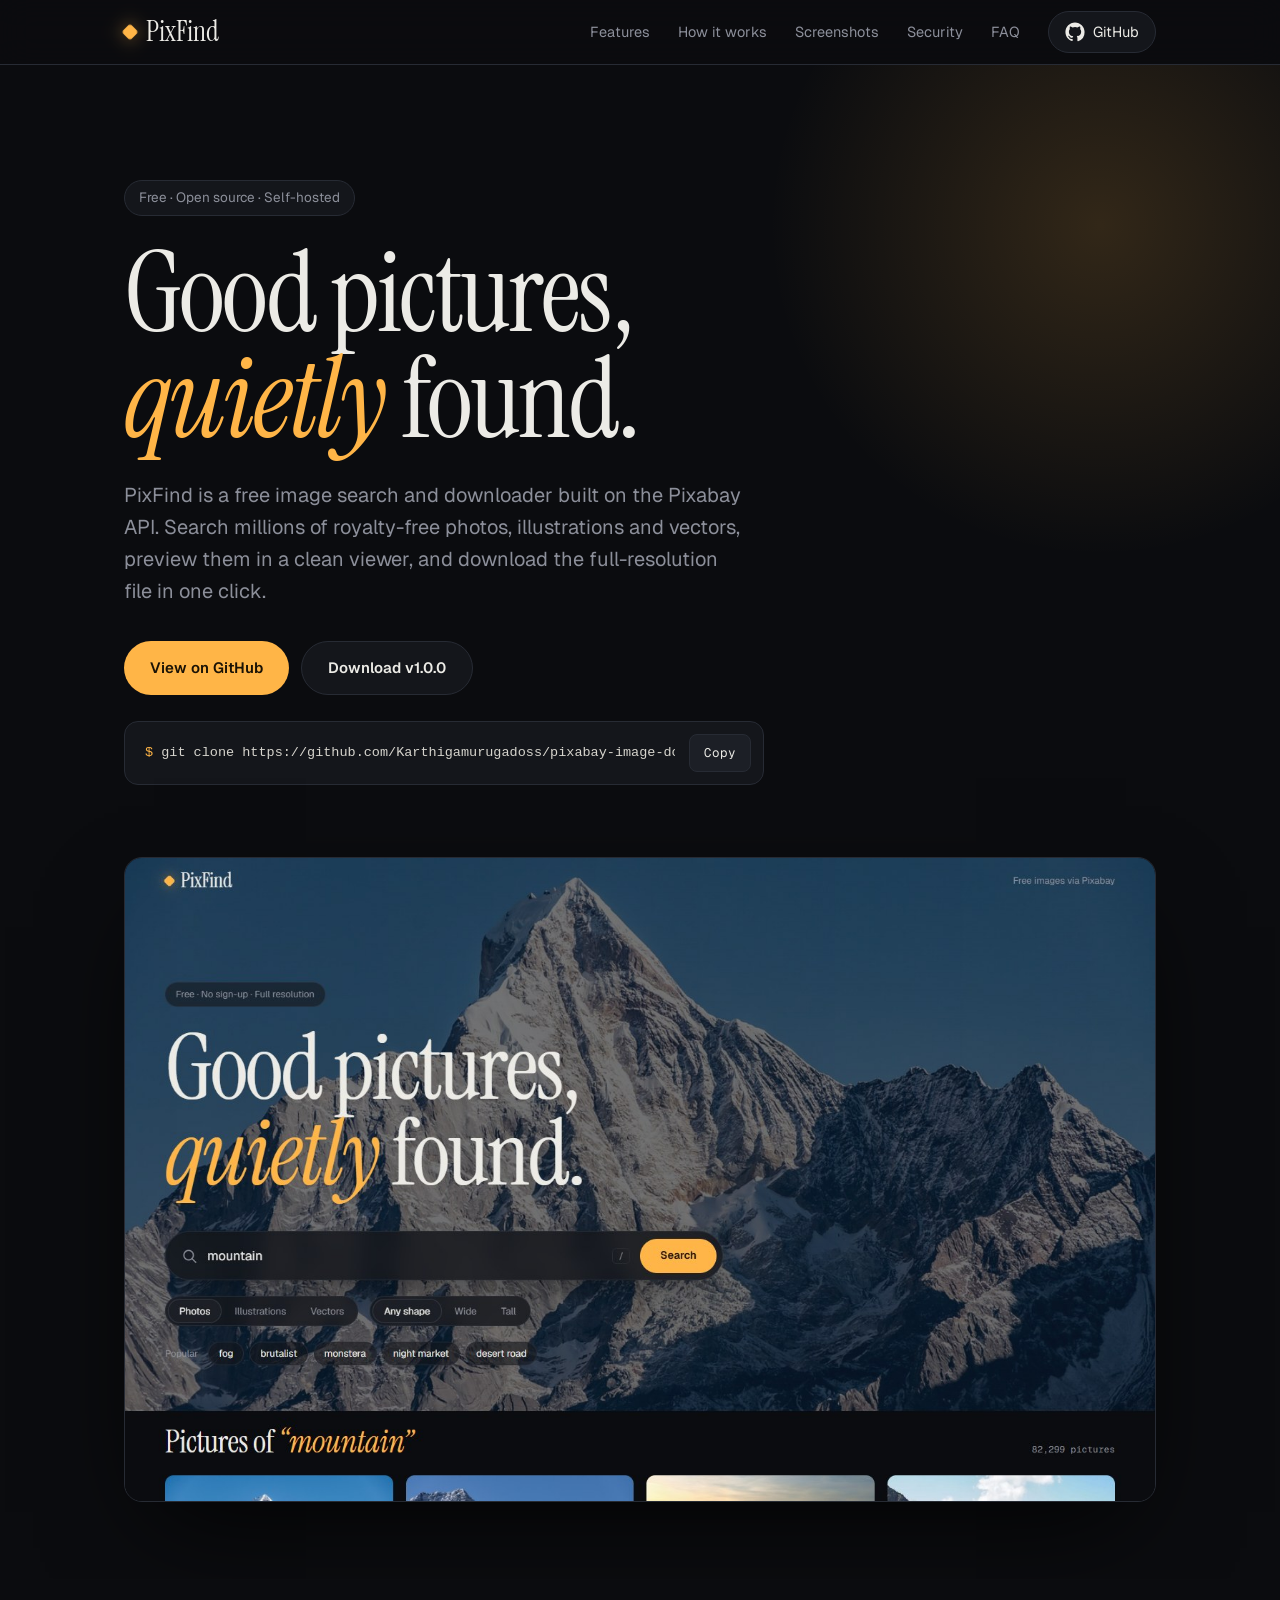
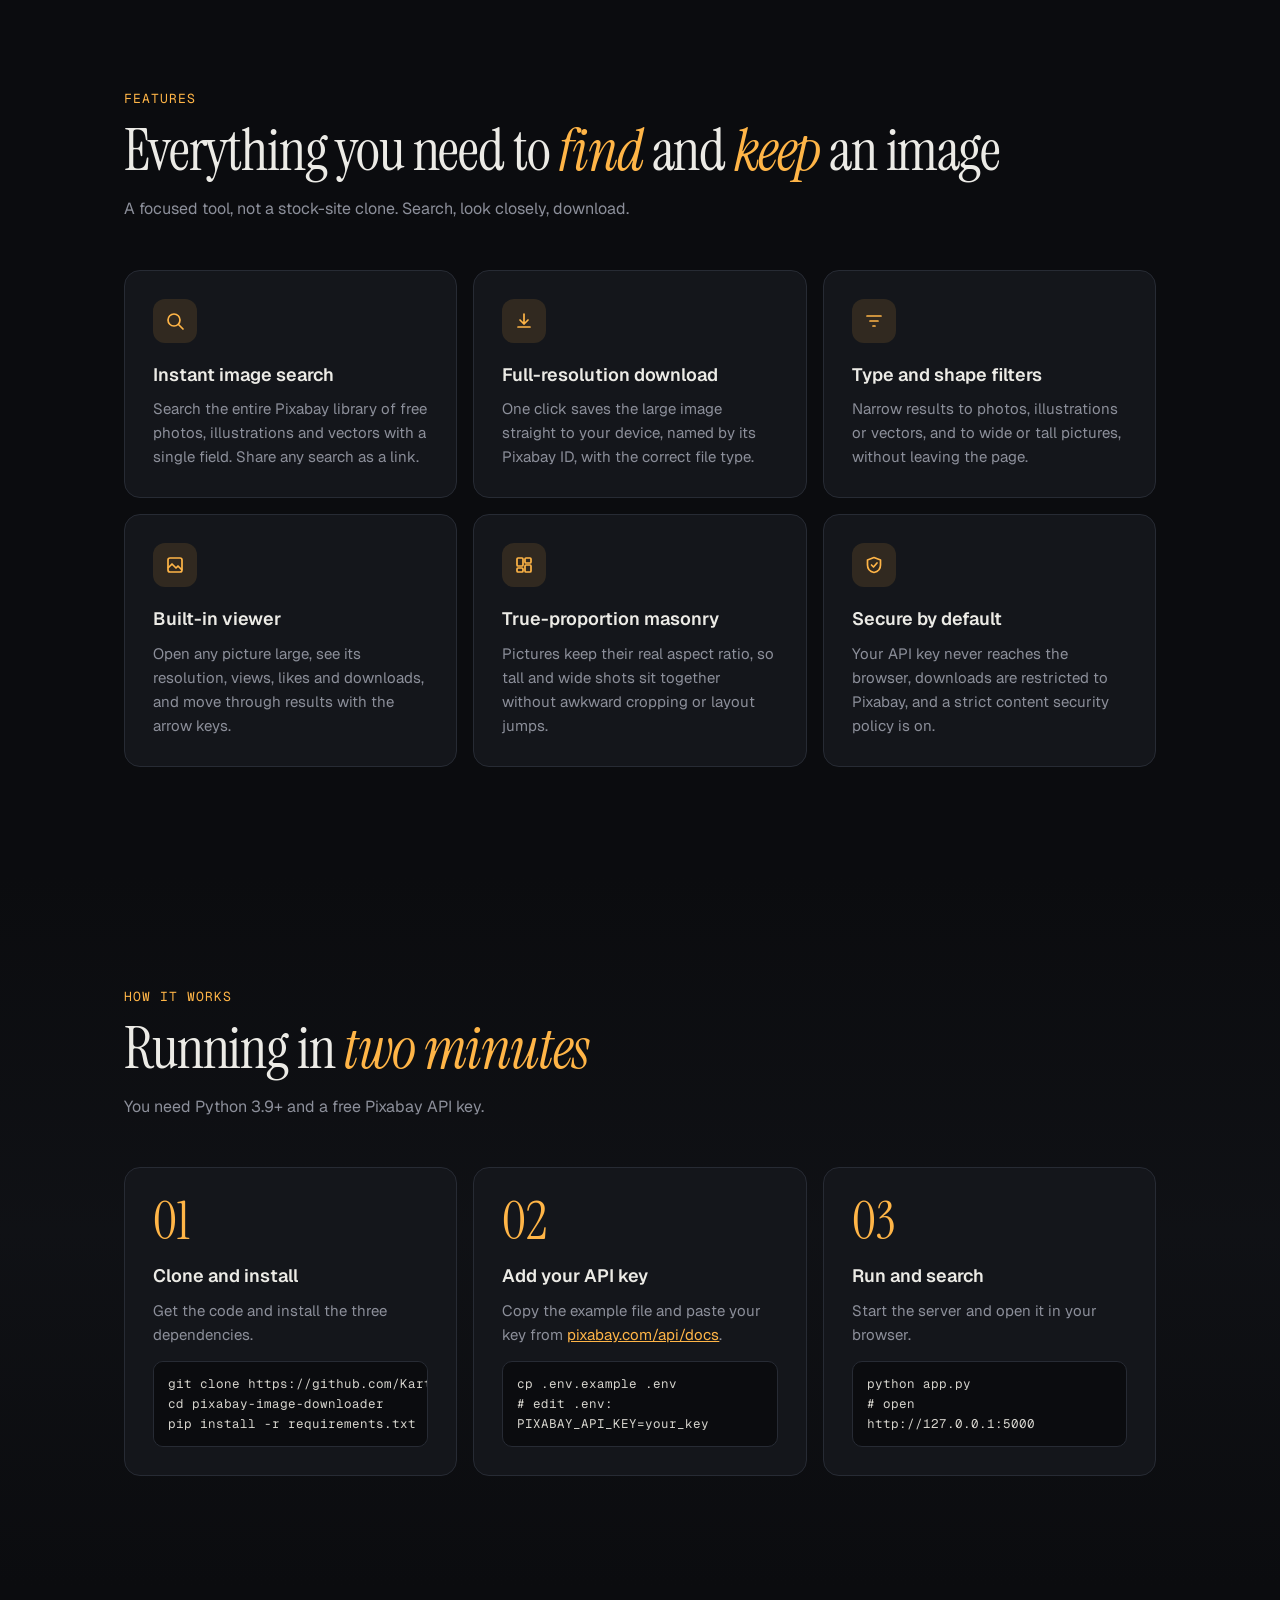
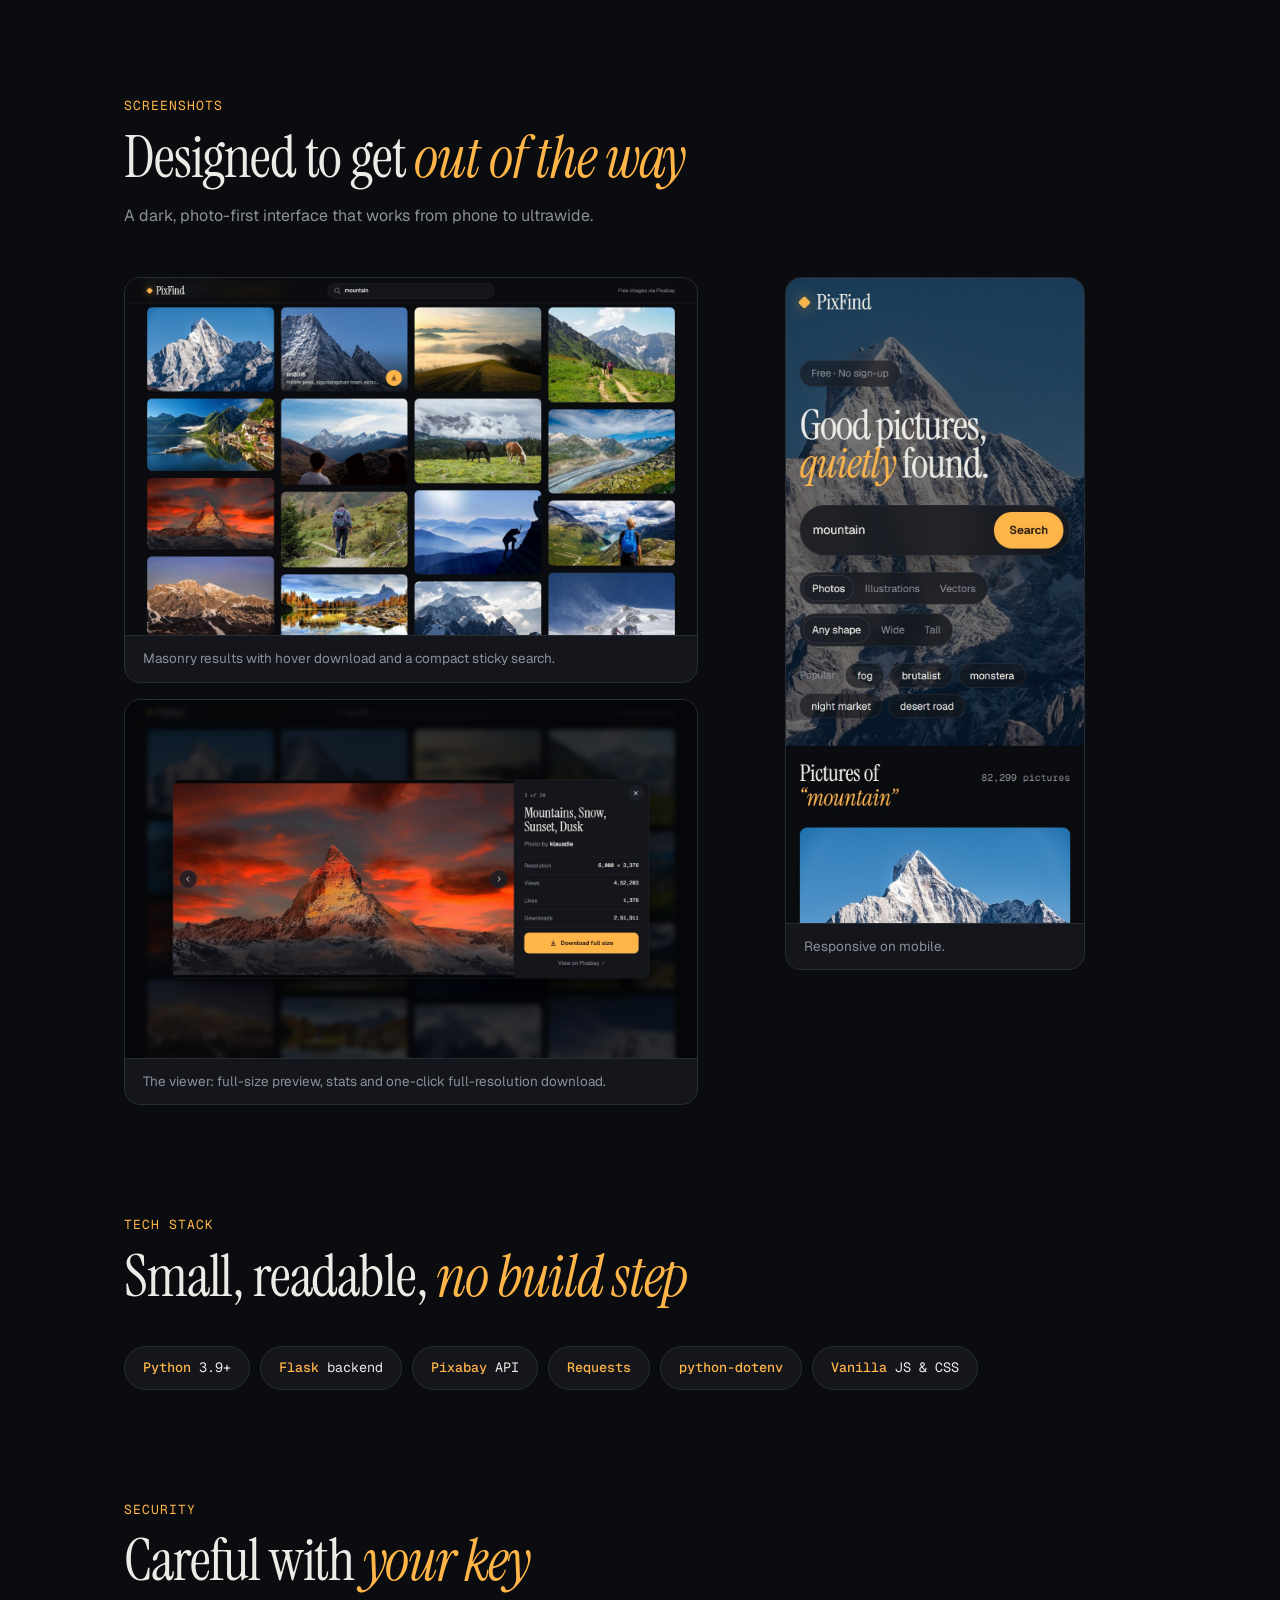
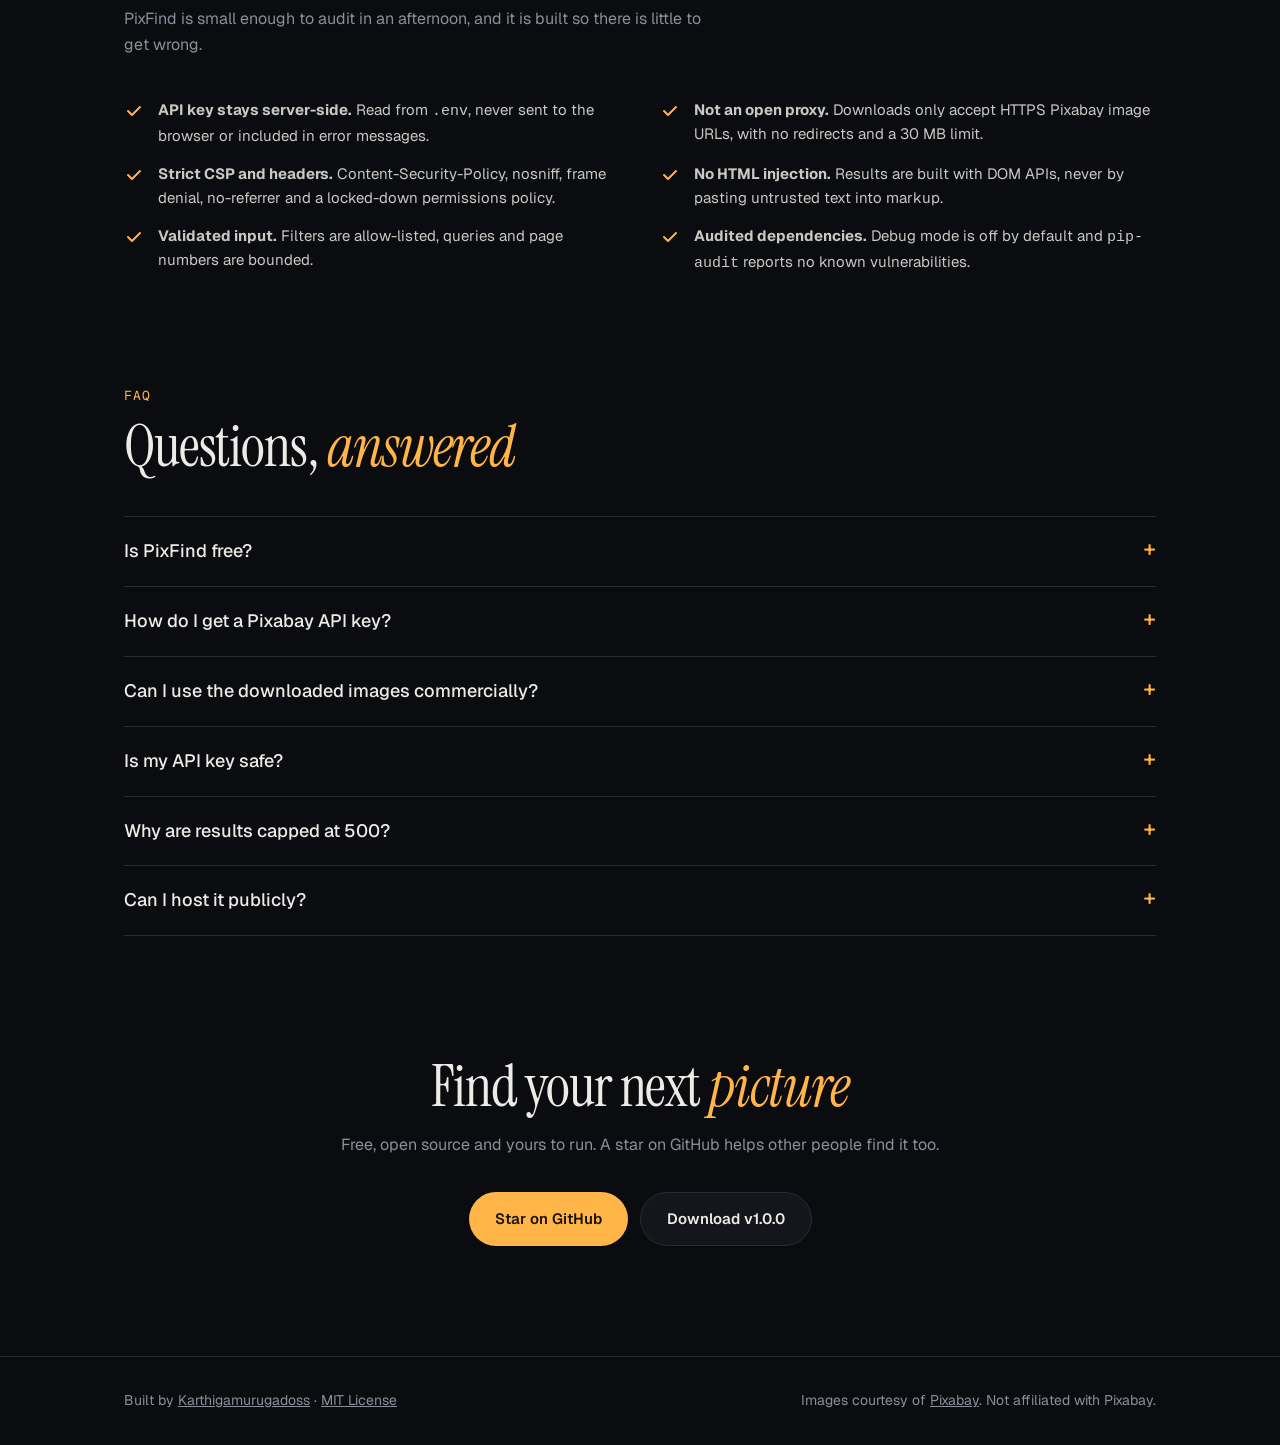
==== docs/index.html @ 9faa31d4 "PixFind v1.0.0: Pixabay image search and downloader Flask app that searches the Pixabay API and down" ====
<!DOCTYPE html>
<html lang="en">
<head>
    <meta charset="UTF-8">
    <meta name="viewport" content="width=device-width, initial-scale=1.0">
    <title>PixFind — Free Pixabay Image Search &amp; Downloader | Open-Source Flask App</title>
    <meta name="description" content="PixFind is a free, open-source, self-hosted image search and downloader built on the Pixabay API. Search millions of royalty-free photos, illustrations and vectors, preview them and download full resolution. Python Flask, dark UI, MIT licensed.">
    <meta name="keywords" content="pixabay image downloader, pixabay downloader, free image search, royalty free images, stock photo downloader, pixabay api, flask app, python, open source, self-hosted, image search engine, photo downloader, vector downloader, illustration downloader, pixfind">
    <meta name="author" content="Karthigamurugadoss">
    <meta name="robots" content="index, follow, max-image-preview:large">
    <meta name="theme-color" content="#0b0c0f">
    <meta name="color-scheme" content="dark">
    <link rel="canonical" href="https://karthigamurugadoss.github.io/pixabay-image-downloader/">

    <!-- Open Graph -->
    <meta property="og:type" content="website">
    <meta property="og:title" content="PixFind — Free Pixabay Image Search &amp; Downloader">
    <meta property="og:description" content="Search millions of free photos, illustrations and vectors and download them in full resolution. Self-hosted, open source, MIT licensed.">
    <meta property="og:url" content="https://karthigamurugadoss.github.io/pixabay-image-downloader/">
    <meta property="og:image" content="https://karthigamurugadoss.github.io/pixabay-image-downloader/screenshots/social-preview.jpg">
    <meta property="og:image:width" content="1280">
    <meta property="og:image:height" content="640">
    <meta property="og:image:alt" content="PixFind — Good pictures, quietly found. A dark image search app with a masonry grid of mountain photos.">
    <meta property="og:site_name" content="PixFind">

    <!-- Twitter Card -->
    <meta name="twitter:card" content="summary_large_image">
    <meta name="twitter:title" content="PixFind — Free Pixabay Image Search &amp; Downloader">
    <meta name="twitter:description" content="Search millions of free images and download them in full resolution. Free, self-hosted, open source.">
    <meta name="twitter:image" content="https://karthigamurugadoss.github.io/pixabay-image-downloader/screenshots/social-preview.jpg">

    <!-- JSON-LD -->
    <script type="application/ld+json">
    {
        "@context": "https://schema.org",
        "@graph": [
            {
                "@type": "SoftwareApplication",
                "name": "PixFind",
                "alternateName": "Pixabay Image Downloader",
                "description": "Free, open-source, self-hosted image search and downloader built on the Pixabay API. Search photos, illustrations and vectors, preview them in a viewer and download full-resolution files.",
                "applicationCategory": "MultimediaApplication",
                "operatingSystem": "Windows, macOS, Linux",
                "offers": { "@type": "Offer", "price": "0", "priceCurrency": "USD" },
                "author": { "@type": "Person", "name": "Karthigamurugadoss", "url": "https://github.com/Karthigamurugadoss" },
                "license": "https://opensource.org/licenses/MIT",
                "url": "https://karthigamurugadoss.github.io/pixabay-image-downloader/",
                "downloadUrl": "https://github.com/Karthigamurugadoss/pixabay-image-downloader/releases",
                "codeRepository": "https://github.com/Karthigamurugadoss/pixabay-image-downloader",
                "screenshot": "https://karthigamurugadoss.github.io/pixabay-image-downloader/screenshots/pixfind-hero.jpg",
                "softwareVersion": "1.0.0",
                "programmingLanguage": ["Python", "JavaScript", "HTML", "CSS"]
            },
            {
                "@type": "FAQPage",
                "mainEntity": [
                    {
                        "@type": "Question",
                        "name": "Is PixFind free?",
                        "acceptedAnswer": { "@type": "Answer", "text": "Yes. PixFind is open source under the MIT license and the Pixabay API is free to use with a free API key." }
                    },
                    {
                        "@type": "Question",
                        "name": "How do I get a Pixabay API key?",
                        "acceptedAnswer": { "@type": "Answer", "text": "Create a free Pixabay account, open pixabay.com/api/docs and copy your key. Paste it into a .env file as PIXABAY_API_KEY and start the app." }
                    },
                    {
                        "@type": "Question",
                        "name": "Can I use the downloaded images commercially?",
                        "acceptedAnswer": { "@type": "Answer", "text": "Pixabay content is released under the Pixabay Content License, which allows free commercial use without attribution in most cases. Always check the license summary on Pixabay for restrictions such as identifiable people or trademarks." }
                    },
                    {
                        "@type": "Question",
                        "name": "Is my API key safe?",
                        "acceptedAnswer": { "@type": "Answer", "text": "The key is only read on the server from your .env file and is never sent to the browser. The .env file is git-ignored, error messages never include it, and the download route only proxies Pixabay image URLs." }
                    },
                    {
                        "@type": "Question",
                        "name": "Why is the number of results capped at 500?",
                        "acceptedAnswer": { "@type": "Answer", "text": "The Pixabay API only returns the first 500 hits for any search query. Refine your search or use the type and shape filters to narrow results." }
                    }
                ]
            }
        ]
    }
    </script>

    <link rel="preconnect" href="https://fonts.googleapis.com">
    <link rel="preconnect" href="https://fonts.gstatic.com" crossorigin>
    <link href="https://fonts.googleapis.com/css2?family=Geist:wght@400;500;600&family=Geist+Mono:wght@400;500&family=Instrument+Serif:ital@0;1&display=swap" rel="stylesheet">

    <style>
        :root {
            --bg: #0b0c0f;
            --surface: #14161b;
            --surface-2: #1c1f26;
            --line: #272b34;
            --text: #ecebe6;
            --muted: #8c8f9a;
            --accent: #ffb547;
            --accent-ink: #1a1205;
            --serif: "Instrument Serif", Georgia, serif;
            --sans: "Geist", system-ui, -apple-system, "Segoe UI", sans-serif;
            --mono: "Geist Mono", ui-monospace, Consolas, monospace;
            --gutter: clamp(18px, 5vw, 64px);
        }

        * { margin: 0; padding: 0; box-sizing: border-box; }
        html { scroll-behavior: smooth; color-scheme: dark; scroll-padding-top: 80px; }
        body { background: var(--bg); color: var(--text); font-family: var(--sans); font-size: 16px; line-height: 1.6; -webkit-font-smoothing: antialiased; }
        a { color: inherit; }
        img { max-width: 100%; height: auto; display: block; }
        ::selection { background: var(--accent); color: var(--accent-ink); }
        :focus-visible { outline: 2px solid var(--accent); outline-offset: 3px; }
        svg { width: 20px; height: 20px; flex: none; }

        .wrap { max-width: 1160px; margin: 0 auto; padding: 0 var(--gutter); }
        section { padding: clamp(56px, 9vw, 110px) 0; }

        /* nav */
        nav { position: sticky; top: 0; z-index: 30; background: rgba(11, 12, 15, 0.82); backdrop-filter: blur(16px); -webkit-backdrop-filter: blur(16px); border-bottom: 1px solid var(--line); }
        .nav-in { display: flex; align-items: center; justify-content: space-between; height: 64px; gap: 24px; }
        .brand { display: inline-flex; align-items: center; gap: 10px; font-family: var(--serif); font-size: 28px; text-decoration: none; line-height: 1; }
        .mark { width: 12px; height: 12px; border-radius: 3px; background: var(--accent); transform: rotate(45deg); box-shadow: 0 0 18px rgba(255, 181, 71, .55); }
        .links { display: flex; align-items: center; gap: 28px; font-size: 14.5px; color: var(--muted); }
        .links a { text-decoration: none; transition: color .15s; }
        .links a:hover { color: var(--text); }
        .gh { display: inline-flex; align-items: center; gap: 8px; padding: 8px 16px; border: 1px solid var(--line); border-radius: 999px; color: var(--text); background: var(--surface); }
        .gh:hover { border-color: var(--accent); }

        /* buttons */
        .btn { display: inline-flex; align-items: center; gap: 10px; padding: 14px 26px; border-radius: 999px; font-weight: 600; font-size: 15px; text-decoration: none; transition: transform .15s, background .15s, border-color .15s; }
        .btn:active { transform: scale(.97); }
        .btn-primary { background: var(--accent); color: var(--accent-ink); }
        .btn-primary:hover { background: #ffc470; }
        .btn-ghost { border: 1px solid var(--line); background: var(--surface); }
        .btn-ghost:hover { border-color: var(--accent); }

        /* hero */
        .hero { position: relative; padding-top: clamp(56px, 9vw, 120px); padding-bottom: clamp(40px, 6vw, 80px); overflow: hidden; }
        .hero::before { content: ""; position: absolute; right: -180px; top: -200px; width: 720px; height: 720px; border-radius: 50%; background: radial-gradient(circle, rgba(255, 181, 71, .16), transparent 65%); pointer-events: none; }
        .eyebrow { display: inline-block; padding: 6px 14px; border: 1px solid var(--line); border-radius: 999px; background: var(--surface); color: var(--muted); font-size: 13.5px; }
        h1 { margin-top: 24px; font-family: var(--serif); font-weight: 400; font-size: clamp(52px, 9vw, 112px); line-height: .95; letter-spacing: -.025em; }
        h1 em, h2 em { color: var(--accent); }
        .lead { margin-top: 26px; max-width: 620px; font-size: clamp(17px, 2vw, 20px); color: var(--muted); }
        .cta { display: flex; flex-wrap: wrap; gap: 12px; margin-top: 34px; }
        .clone { display: flex; align-items: center; gap: 14px; max-width: 640px; margin-top: 26px; padding: 12px 12px 12px 20px; background: var(--surface); border: 1px solid var(--line); border-radius: 14px; font-family: var(--mono); font-size: 13.5px; }
        .clone code { flex: 1; overflow-x: auto; white-space: nowrap; color: #d6d4cd; scrollbar-width: none; }
        .clone code::-webkit-scrollbar { display: none; }
        .clone .prompt { color: var(--accent); }
        .copy { padding: 8px 14px; border: 1px solid var(--line); border-radius: 8px; background: var(--surface-2); color: var(--text); font: inherit; font-size: 12.5px; cursor: pointer; transition: border-color .15s; }
        .copy:hover { border-color: var(--accent); }

        .shot { margin-top: clamp(40px, 6vw, 72px); border: 1px solid var(--line); border-radius: 18px; overflow: hidden; box-shadow: 0 40px 100px -30px rgba(0, 0, 0, .9); }

        /* section heads */
        .kicker { color: var(--accent); font-family: var(--mono); font-size: 13px; letter-spacing: .08em; text-transform: uppercase; }
        h2 { margin-top: 12px; font-family: var(--serif); font-weight: 400; font-size: clamp(36px, 5vw, 58px); line-height: 1; letter-spacing: -.02em; }
        .sub { margin-top: 16px; max-width: 600px; color: var(--muted); }

        /* features */
        .grid3 { display: grid; grid-template-columns: repeat(3, 1fr); gap: 16px; margin-top: 48px; }
        .card { padding: 28px; background: var(--surface); border: 1px solid var(--line); border-radius: 16px; transition: border-color .2s, transform .2s; }
        .card:hover { border-color: #3a3f4b; transform: translateY(-3px); }
        .ico { width: 44px; height: 44px; display: grid; place-items: center; border-radius: 12px; background: rgba(255, 181, 71, .12); color: var(--accent); }
        .card h3 { margin-top: 18px; font-size: 18px; font-weight: 600; }
        .card p { margin-top: 8px; color: var(--muted); font-size: 15px; }

        /* steps */
        .steps { display: grid; grid-template-columns: repeat(3, 1fr); gap: 16px; margin-top: 48px; counter-reset: step; }
        .step { position: relative; padding: 28px; border: 1px solid var(--line); border-radius: 16px; background: var(--surface); }
        .step::before { counter-increment: step; content: "0" counter(step); font-family: var(--serif); font-size: 52px; line-height: 1; color: var(--accent); }
        .step h3 { margin-top: 14px; font-size: 18px; font-weight: 600; }
        .step p { margin-top: 8px; color: var(--muted); font-size: 15px; }
        .step pre { margin-top: 14px; padding: 12px 14px; border-radius: 10px; background: var(--bg); border: 1px solid var(--line); font-family: var(--mono); font-size: 12.5px; color: #d6d4cd; overflow-x: auto; }

        /* screenshots */
        .gallery { display: grid; grid-template-columns: 1.3fr 1fr; gap: 16px; margin-top: 48px; align-items: start; }
        .gallery figure { border: 1px solid var(--line); border-radius: 16px; overflow: hidden; background: var(--surface); }
        .gallery figcaption { padding: 12px 18px; border-top: 1px solid var(--line); color: var(--muted); font-size: 13.5px; }
        .stack { display: grid; gap: 16px; }
        .phone { max-width: 300px; margin: 0 auto; }

        /* tech */
        .tech { display: flex; flex-wrap: wrap; gap: 10px; margin-top: 40px; }
        .tech span { padding: 10px 18px; border: 1px solid var(--line); border-radius: 999px; background: var(--surface); font-family: var(--mono); font-size: 13.5px; }
        .tech b { color: var(--accent); font-weight: 500; }

        /* security list */
        .checks { display: grid; grid-template-columns: repeat(2, 1fr); gap: 14px 40px; margin-top: 40px; list-style: none; }
        .checks li { display: flex; gap: 14px; color: #c9c8c2; font-size: 15px; }
        .checks svg { color: var(--accent); margin-top: 3px; }

        /* faq */
        details { border-bottom: 1px solid var(--line); padding: 20px 0; }
        details:first-of-type { border-top: 1px solid var(--line); margin-top: 40px; }
        summary { display: flex; justify-content: space-between; gap: 20px; cursor: pointer; list-style: none; font-size: 18px; font-weight: 500; }
        summary::-webkit-details-marker { display: none; }
        summary::after { content: "+"; color: var(--accent); font-family: var(--mono); font-size: 22px; line-height: 1; transition: transform .2s; }
        details[open] summary::after { transform: rotate(45deg); }
        details p { margin-top: 12px; max-width: 760px; color: var(--muted); }
        details a { color: var(--accent); }

        /* closing cta */
        .closing { text-align: center; }
        .closing h2 { margin-left: auto; margin-right: auto; max-width: 760px; }
        .closing .cta { justify-content: center; }
        .closing .sub { margin-left: auto; margin-right: auto; }

        footer { border-top: 1px solid var(--line); padding: 32px 0 40px; color: var(--muted); font-size: 14px; }
        .foot { display: flex; flex-wrap: wrap; justify-content: space-between; gap: 14px 30px; }
        footer a:hover { color: var(--accent); }
        .foot nav { all: unset; display: flex; gap: 22px; flex-wrap: wrap; }

        /* grid children must be allowed to shrink so code blocks scroll instead of widening the page */
        .grid3 > *, .steps > *, .gallery > *, .stack > *, .checks > * { min-width: 0; }

        @media (max-width: 900px) {
            .grid3, .steps { grid-template-columns: 1fr 1fr; }
            .gallery { grid-template-columns: 1fr; }
            .links a:not(.gh) { display: none; }
        }
        @media (max-width: 620px) {
            .grid3, .steps, .checks { grid-template-columns: 1fr; }
            .clone { font-size: 12px; }
        }
        @media (prefers-reduced-motion: reduce) { * { transition: none !important; } html { scroll-behavior: auto; } }
    </style>
</head>

<body>

<nav aria-label="Primary">
    <div class="wrap nav-in">
        <a class="brand" href="#top"><span class="mark" aria-hidden="true"></span>PixFind</a>
        <div class="links">
            <a href="#features">Features</a>
            <a href="#how-it-works">How it works</a>
            <a href="#screenshots">Screenshots</a>
            <a href="#security">Security</a>
            <a href="#faq">FAQ</a>
            <a class="gh" href="https://github.com/Karthigamurugadoss/pixabay-image-downloader" rel="noopener">
                <svg viewBox="0 0 24 24" fill="currentColor" aria-hidden="true"><path d="M12 .5C5.65.5.5 5.65.5 12c0 5.08 3.29 9.39 7.86 10.91.58.1.79-.25.79-.56v-2c-3.2.7-3.87-1.37-3.87-1.37-.52-1.33-1.28-1.69-1.28-1.69-1.04-.71.08-.7.08-.7 1.15.08 1.76 1.18 1.76 1.18 1.03 1.76 2.69 1.25 3.35.96.1-.74.4-1.25.73-1.54-2.55-.29-5.24-1.28-5.24-5.69 0-1.26.45-2.28 1.18-3.09-.12-.29-.51-1.46.11-3.05 0 0 .97-.31 3.17 1.18a11 11 0 0 1 5.77 0c2.2-1.49 3.17-1.18 3.17-1.18.62 1.59.23 2.76.11 3.05.74.81 1.18 1.83 1.18 3.09 0 4.42-2.69 5.39-5.25 5.68.41.36.78 1.06.78 2.14v3.17c0 .31.21.67.8.56A11.5 11.5 0 0 0 23.5 12C23.5 5.65 18.35.5 12 .5Z"/></svg>
                GitHub
            </a>
        </div>
    </div>
</nav>

<main id="top">

    <!-- Hero -->
    <header class="hero">
        <div class="wrap">
            <p class="eyebrow">Free · Open source · Self-hosted</p>
            <h1>Good pictures,<br><em>quietly</em> found.</h1>
            <p class="lead">
                PixFind is a free image search and downloader built on the Pixabay API.
                Search millions of royalty-free photos, illustrations and vectors, preview them
                in a clean viewer, and download the full-resolution file in one click.
            </p>

            <div class="cta">
                <a class="btn btn-primary" href="https://github.com/Karthigamurugadoss/pixabay-image-downloader" rel="noopener">View on GitHub</a>
                <a class="btn btn-ghost" href="https://github.com/Karthigamurugadoss/pixabay-image-downloader/releases/latest" rel="noopener">Download v1.0.0</a>
            </div>

            <div class="clone">
                <code><span class="prompt">$</span> <span id="cloneCmd">git clone https://github.com/Karthigamurugadoss/pixabay-image-downloader.git</span></code>
                <button class="copy" id="copyBtn" type="button">Copy</button>
            </div>

            <div class="shot">
                <img src="screenshots/pixfind-hero.jpg" width="1440" height="900" alt="PixFind home screen: a search bar over a dimmed mountain photo with Photos, Illustrations and Vectors filters">
            </div>
        </div>
    </header>

    <!-- Features -->
    <section id="features">
        <div class="wrap">
            <p class="kicker">Features</p>
            <h2>Everything you need to <em>find</em> and <em>keep</em> an image</h2>
            <p class="sub">A focused tool, not a stock-site clone. Search, look closely, download.</p>

            <div class="grid3">
                <article class="card">
                    <div class="ico"><svg viewBox="0 0 20 20" fill="none" stroke="currentColor" stroke-width="1.7" stroke-linecap="round"><circle cx="9" cy="9" r="6"/><path d="M13.5 13.5 18 18"/></svg></div>
                    <h3>Instant image search</h3>
                    <p>Search the entire Pixabay library of free photos, illustrations and vectors with a single field. Share any search as a link.</p>
                </article>
                <article class="card">
                    <div class="ico"><svg viewBox="0 0 20 20" fill="none" stroke="currentColor" stroke-width="1.7" stroke-linecap="round" stroke-linejoin="round"><path d="M10 3v10m0 0-4-4m4 4 4-4M4 16h12"/></svg></div>
                    <h3>Full-resolution download</h3>
                    <p>One click saves the large image straight to your device, named by its Pixabay ID, with the correct file type.</p>
                </article>
                <article class="card">
                    <div class="ico"><svg viewBox="0 0 20 20" fill="none" stroke="currentColor" stroke-width="1.7" stroke-linecap="round"><path d="M3 5h14M6 10h8M9 15h2"/></svg></div>
                    <h3>Type and shape filters</h3>
                    <p>Narrow results to photos, illustrations or vectors, and to wide or tall pictures, without leaving the page.</p>
                </article>
                <article class="card">
                    <div class="ico"><svg viewBox="0 0 20 20" fill="none" stroke="currentColor" stroke-width="1.7" stroke-linejoin="round"><rect x="3" y="3" width="14" height="14" rx="2"/><path d="m3 13 4-4 4 4 2-2 4 4"/></svg></div>
                    <h3>Built-in viewer</h3>
                    <p>Open any picture large, see its resolution, views, likes and downloads, and move through results with the arrow keys.</p>
                </article>
                <article class="card">
                    <div class="ico"><svg viewBox="0 0 20 20" fill="none" stroke="currentColor" stroke-width="1.7" stroke-linecap="round"><rect x="3" y="3" width="6" height="8" rx="1"/><rect x="11" y="3" width="6" height="5" rx="1"/><rect x="3" y="13" width="6" height="4" rx="1"/><rect x="11" y="10" width="6" height="7" rx="1"/></svg></div>
                    <h3>True-proportion masonry</h3>
                    <p>Pictures keep their real aspect ratio, so tall and wide shots sit together without awkward cropping or layout jumps.</p>
                </article>
                <article class="card">
                    <div class="ico"><svg viewBox="0 0 20 20" fill="none" stroke="currentColor" stroke-width="1.7" stroke-linecap="round" stroke-linejoin="round"><path d="M10 2.5 16.5 5v5c0 4-2.7 6.7-6.5 7.5C6.2 16.700 3.5 14 3.5 10V5L10 2.5Z"/><path d="m7.500 10 2 2 3.500-4"/></svg></div>
                    <h3>Secure by default</h3>
                    <p>Your API key never reaches the browser, downloads are restricted to Pixabay, and a strict content security policy is on.</p>
                </article>
            </div>
        </div>
    </section>

    <!-- How it works -->
    <section id="how-it-works" style="background: linear-gradient(180deg, transparent, rgba(20,22,27,.5), transparent)">
        <div class="wrap">
            <p class="kicker">How it works</p>
            <h2>Running in <em>two minutes</em></h2>
            <p class="sub">You need Python 3.9+ and a free Pixabay API key.</p>

            <div class="steps">
                <div class="step">
                    <h3>Clone and install</h3>
                    <p>Get the code and install the three dependencies.</p>
<pre>git clone https://github.com/Karthigamurugadoss/pixabay-image-downloader.git
cd pixabay-image-downloader
pip install -r requirements.txt</pre>
                </div>
                <div class="step">
                    <h3>Add your API key</h3>
                    <p>Copy the example file and paste your key from <a href="https://pixabay.com/api/docs/" rel="noopener" style="color:var(--accent)">pixabay.com/api/docs</a>.</p>
<pre>cp .env.example .env
# edit .env:
PIXABAY_API_KEY=your_key</pre>
                </div>
                <div class="step">
                    <h3>Run and search</h3>
                    <p>Start the server and open it in your browser.</p>
<pre>python app.py
# open
http://127.0.0.1:5000</pre>
                </div>
            </div>
        </div>
    </section>

    <!-- Screenshots -->
    <section id="screenshots">
        <div class="wrap">
            <p class="kicker">Screenshots</p>
            <h2>Designed to get <em>out of the way</em></h2>
            <p class="sub">A dark, photo-first interface that works from phone to ultrawide.</p>

            <div class="gallery">
                <div class="stack">
                    <figure>
                        <img src="screenshots/pixfind-results.jpg" width="1440" height="900" loading="lazy" alt="PixFind results: a four-column masonry grid of mountain photos with a hover overlay and download button">
                        <figcaption>Masonry results with hover download and a compact sticky search.</figcaption>
                    </figure>
                    <figure>
                        <img src="screenshots/pixfind-viewer.jpg" width="1440" height="900" loading="lazy" alt="PixFind picture viewer showing a mountain at sunset with resolution, views, likes and a Download full size button">
                        <figcaption>The viewer: full-size preview, stats and one-click full-resolution download.</figcaption>
                    </figure>
                </div>
                <figure class="phone">
                    <img src="screenshots/pixfind-mobile.jpg" width="780" height="1688" loading="lazy" alt="PixFind on a phone: stacked search bar, filters and a single column of results">
                    <figcaption>Responsive on mobile.</figcaption>
                </figure>
            </div>
        </div>
    </section>

    <!-- Tech stack -->
    <section id="tech-stack" style="padding-top:0">
        <div class="wrap">
            <p class="kicker">Tech stack</p>
            <h2>Small, readable, <em>no build step</em></h2>
            <div class="tech">
                <span><b>Python</b> 3.9+</span>
                <span><b>Flask</b> backend</span>
                <span><b>Pixabay</b> API</span>
                <span><b>Requests</b></span>
                <span><b>python-dotenv</b></span>
                <span><b>Vanilla</b> JS &amp; CSS</span>
            </div>
        </div>
    </section>

    <!-- Security -->
    <section id="security" style="padding-top:0">
        <div class="wrap">
            <p class="kicker">Security</p>
            <h2>Careful with <em>your key</em></h2>
            <p class="sub">PixFind is small enough to audit in an afternoon, and it is built so there is little to get wrong.</p>

            <ul class="checks">
                <li><svg viewBox="0 0 20 20" fill="none" stroke="currentColor" stroke-width="2" stroke-linecap="round" stroke-linejoin="round"><path d="m4 10 4 4 8-8"/></svg><span><strong>API key stays server-side.</strong> Read from <code>.env</code>, never sent to the browser or included in error messages.</span></li>
                <li><svg viewBox="0 0 20 20" fill="none" stroke="currentColor" stroke-width="2" stroke-linecap="round" stroke-linejoin="round"><path d="m4 10 4 4 8-8"/></svg><span><strong>Not an open proxy.</strong> Downloads only accept HTTPS Pixabay image URLs, with no redirects and a 30 MB limit.</span></li>
                <li><svg viewBox="0 0 20 20" fill="none" stroke="currentColor" stroke-width="2" stroke-linecap="round" stroke-linejoin="round"><path d="m4 10 4 4 8-8"/></svg><span><strong>Strict CSP and headers.</strong> Content-Security-Policy, nosniff, frame denial, no-referrer and a locked-down permissions policy.</span></li>
                <li><svg viewBox="0 0 20 20" fill="none" stroke="currentColor" stroke-width="2" stroke-linecap="round" stroke-linejoin="round"><path d="m4 10 4 4 8-8"/></svg><span><strong>No HTML injection.</strong> Results are built with DOM APIs, never by pasting untrusted text into markup.</span></li>
                <li><svg viewBox="0 0 20 20" fill="none" stroke="currentColor" stroke-width="2" stroke-linecap="round" stroke-linejoin="round"><path d="m4 10 4 4 8-8"/></svg><span><strong>Validated input.</strong> Filters are allow-listed, queries and page numbers are bounded.</span></li>
                <li><svg viewBox="0 0 20 20" fill="none" stroke="currentColor" stroke-width="2" stroke-linecap="round" stroke-linejoin="round"><path d="m4 10 4 4 8-8"/></svg><span><strong>Audited dependencies.</strong> Debug mode is off by default and <code>pip-audit</code> reports no known vulnerabilities.</span></li>
            </ul>
        </div>
    </section>

    <!-- FAQ -->
    <section id="faq" style="padding-top:0">
        <div class="wrap">
            <p class="kicker">FAQ</p>
            <h2>Questions, <em>answered</em></h2>

            <details>
                <summary>Is PixFind free?</summary>
                <p>Yes. PixFind is open source under the MIT license, and the Pixabay API is free to use with a free API key.</p>
            </details>
            <details>
                <summary>How do I get a Pixabay API key?</summary>
                <p>Create a free account on <a href="https://pixabay.com/api/docs/" rel="noopener">Pixabay</a>, open the API documentation page and copy your key. Paste it into a <code>.env</code> file as <code>PIXABAY_API_KEY</code>, then start the app.</p>
            </details>
            <details>
                <summary>Can I use the downloaded images commercially?</summary>
                <p>Pixabay content falls under the Pixabay Content License, which generally allows free commercial use without attribution. Always check the details on the picture's Pixabay page for restrictions such as identifiable people or trademarks.</p>
            </details>
            <details>
                <summary>Is my API key safe?</summary>
                <p>The key is only read on the server and is never exposed to the browser. The <code>.env</code> file is git-ignored, error messages never contain it, and the download route only fetches Pixabay image URLs. See <a href="https://github.com/Karthigamurugadoss/pixabay-image-downloader/blob/main/SECURITY.md" rel="noopener">SECURITY.md</a> for details.</p>
            </details>
            <details>
                <summary>Why are results capped at 500?</summary>
                <p>The Pixabay API only returns the first 500 hits for any query. Use more specific search terms or the type and shape filters to narrow things down.</p>
            </details>
            <details>
                <summary>Can I host it publicly?</summary>
                <p>PixFind is designed for local or private use. If you deploy it, run it behind a production WSGI server such as gunicorn with HTTPS and add rate limiting, because the Pixabay API allows 100 requests per minute per key.</p>
            </details>
        </div>
    </section>

    <!-- Closing CTA -->
    <section class="closing" style="padding-top:0">
        <div class="wrap">
            <h2>Find your next <em>picture</em></h2>
            <p class="sub">Free, open source and yours to run. A star on GitHub helps other people find it too.</p>
            <div class="cta">
                <a class="btn btn-primary" href="https://github.com/Karthigamurugadoss/pixabay-image-downloader" rel="noopener">Star on GitHub</a>
                <a class="btn btn-ghost" href="https://github.com/Karthigamurugadoss/pixabay-image-downloader/releases/latest" rel="noopener">Download v1.0.0</a>
            </div>
        </div>
    </section>

</main>

<footer>
    <div class="wrap foot">
        <span>Built by <a href="https://github.com/Karthigamurugadoss" rel="noopener">Karthigamurugadoss</a> · <a href="https://github.com/Karthigamurugadoss/pixabay-image-downloader/blob/main/LICENSE" rel="noopener">MIT License</a></span>
        <span>Images courtesy of <a href="https://pixabay.com" rel="noopener">Pixabay</a>. Not affiliated with Pixabay.</span>
    </div>
</footer>

<script>
    document.getElementById("copyBtn").addEventListener("click", function () {
        var btn = this;
        var text = document.getElementById("cloneCmd").textContent;
        var done = function () { btn.textContent = "Copied"; setTimeout(function () { btn.textContent = "Copy"; }, 1600); };
        if (navigator.clipboard) { navigator.clipboard.writeText(text).then(done); } else { done(); }
    });
</script>

</body>
</html>
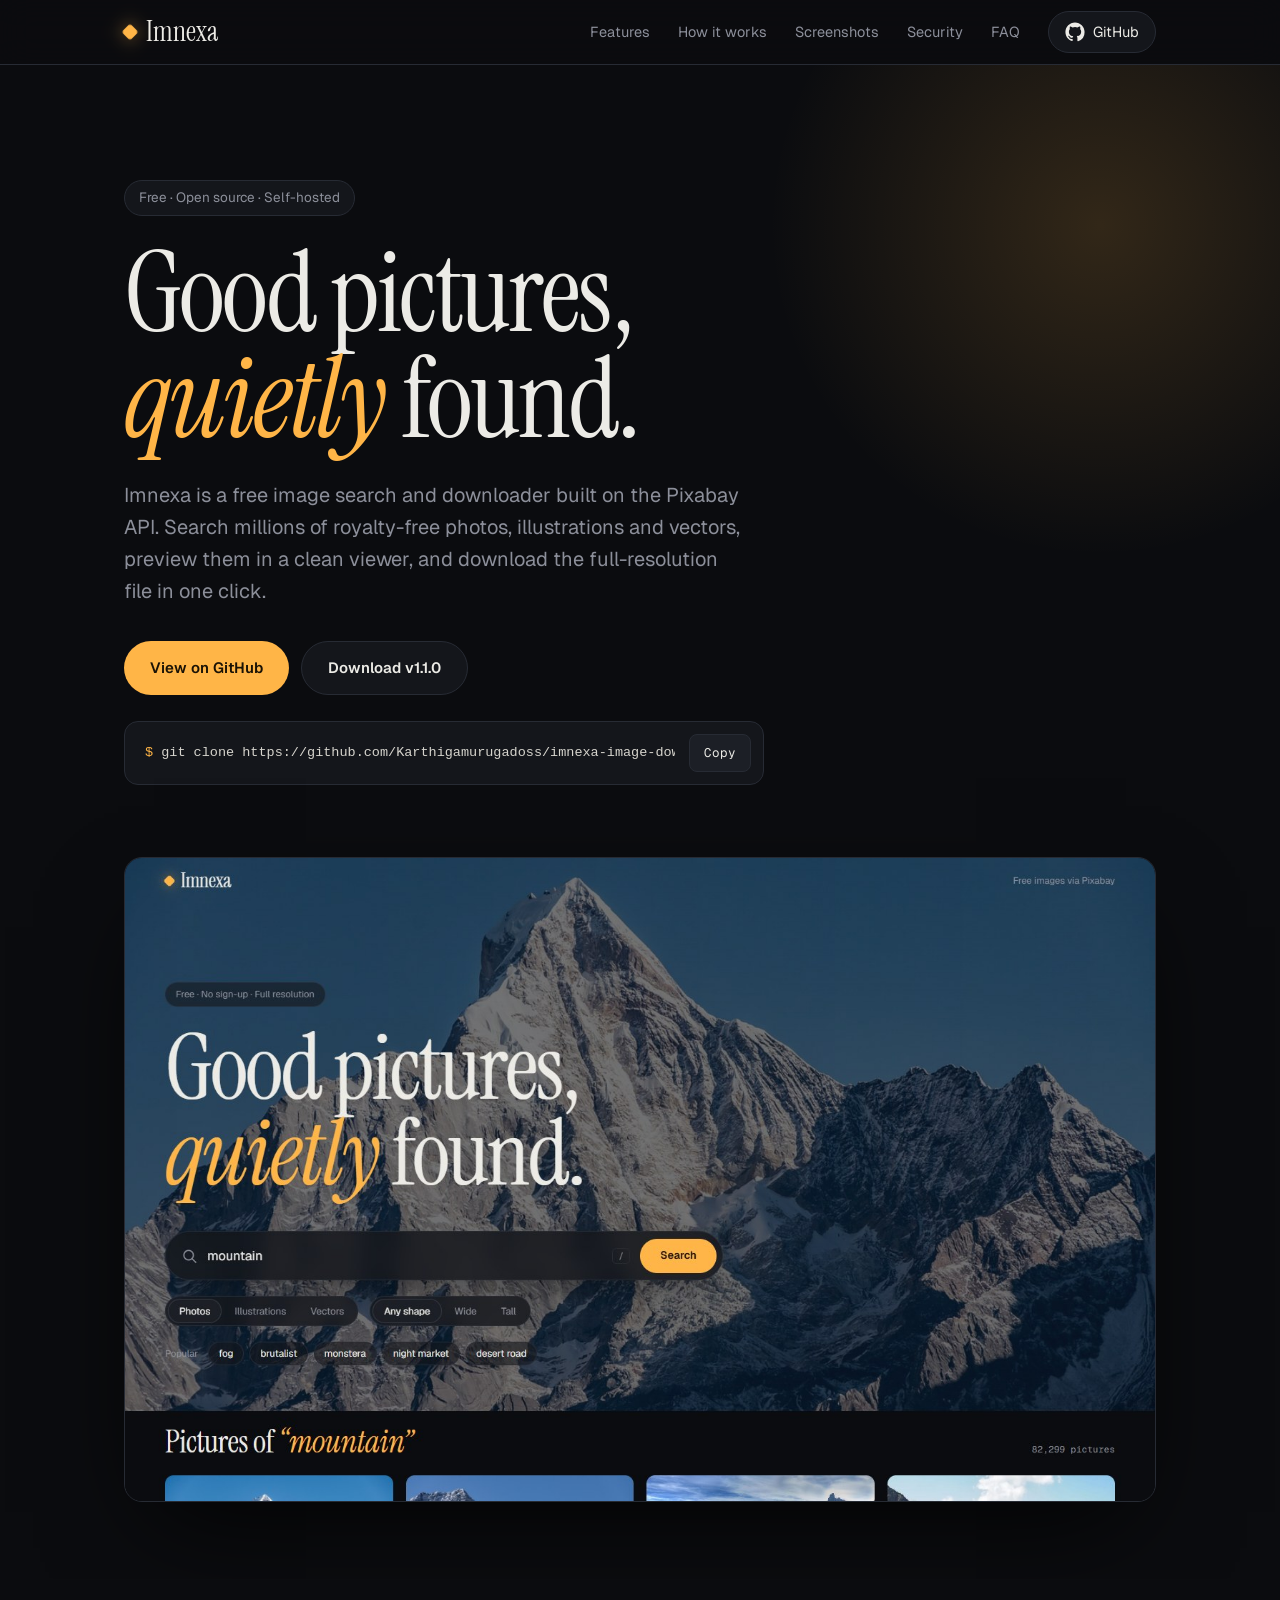
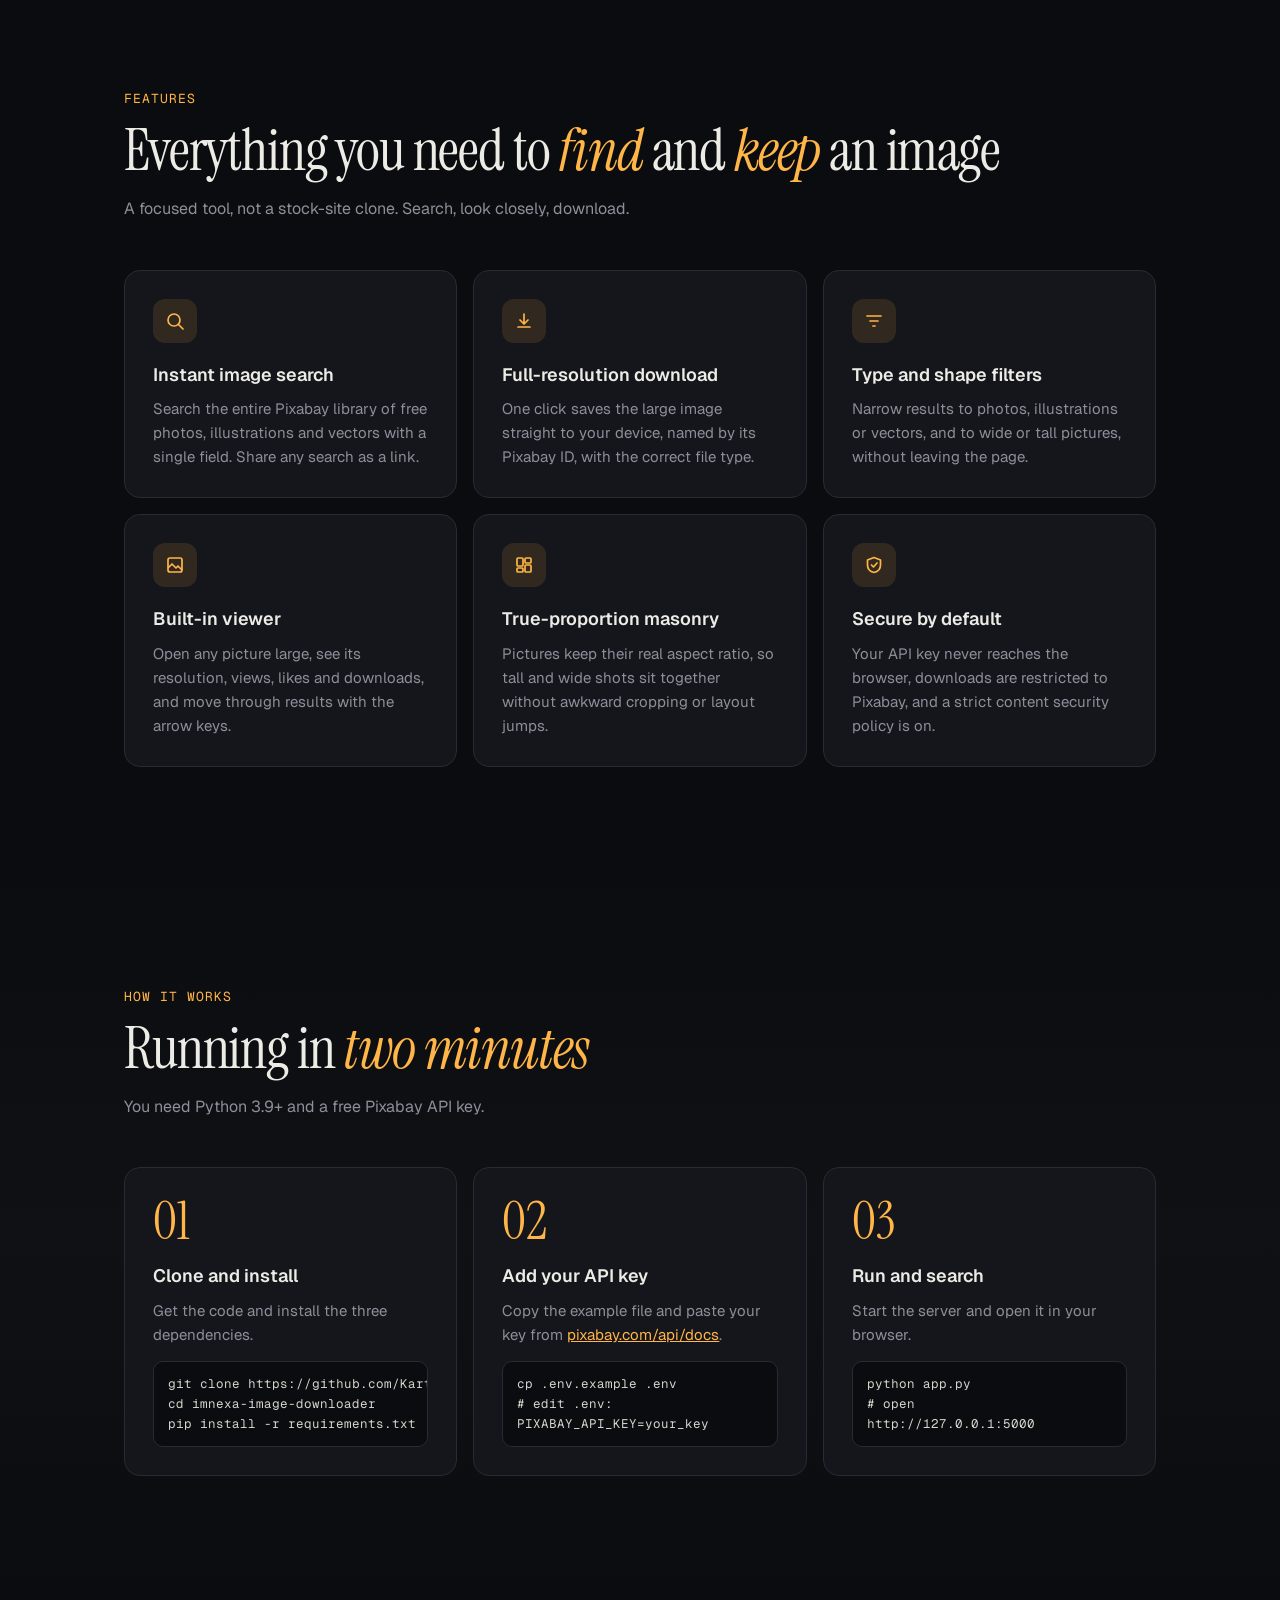
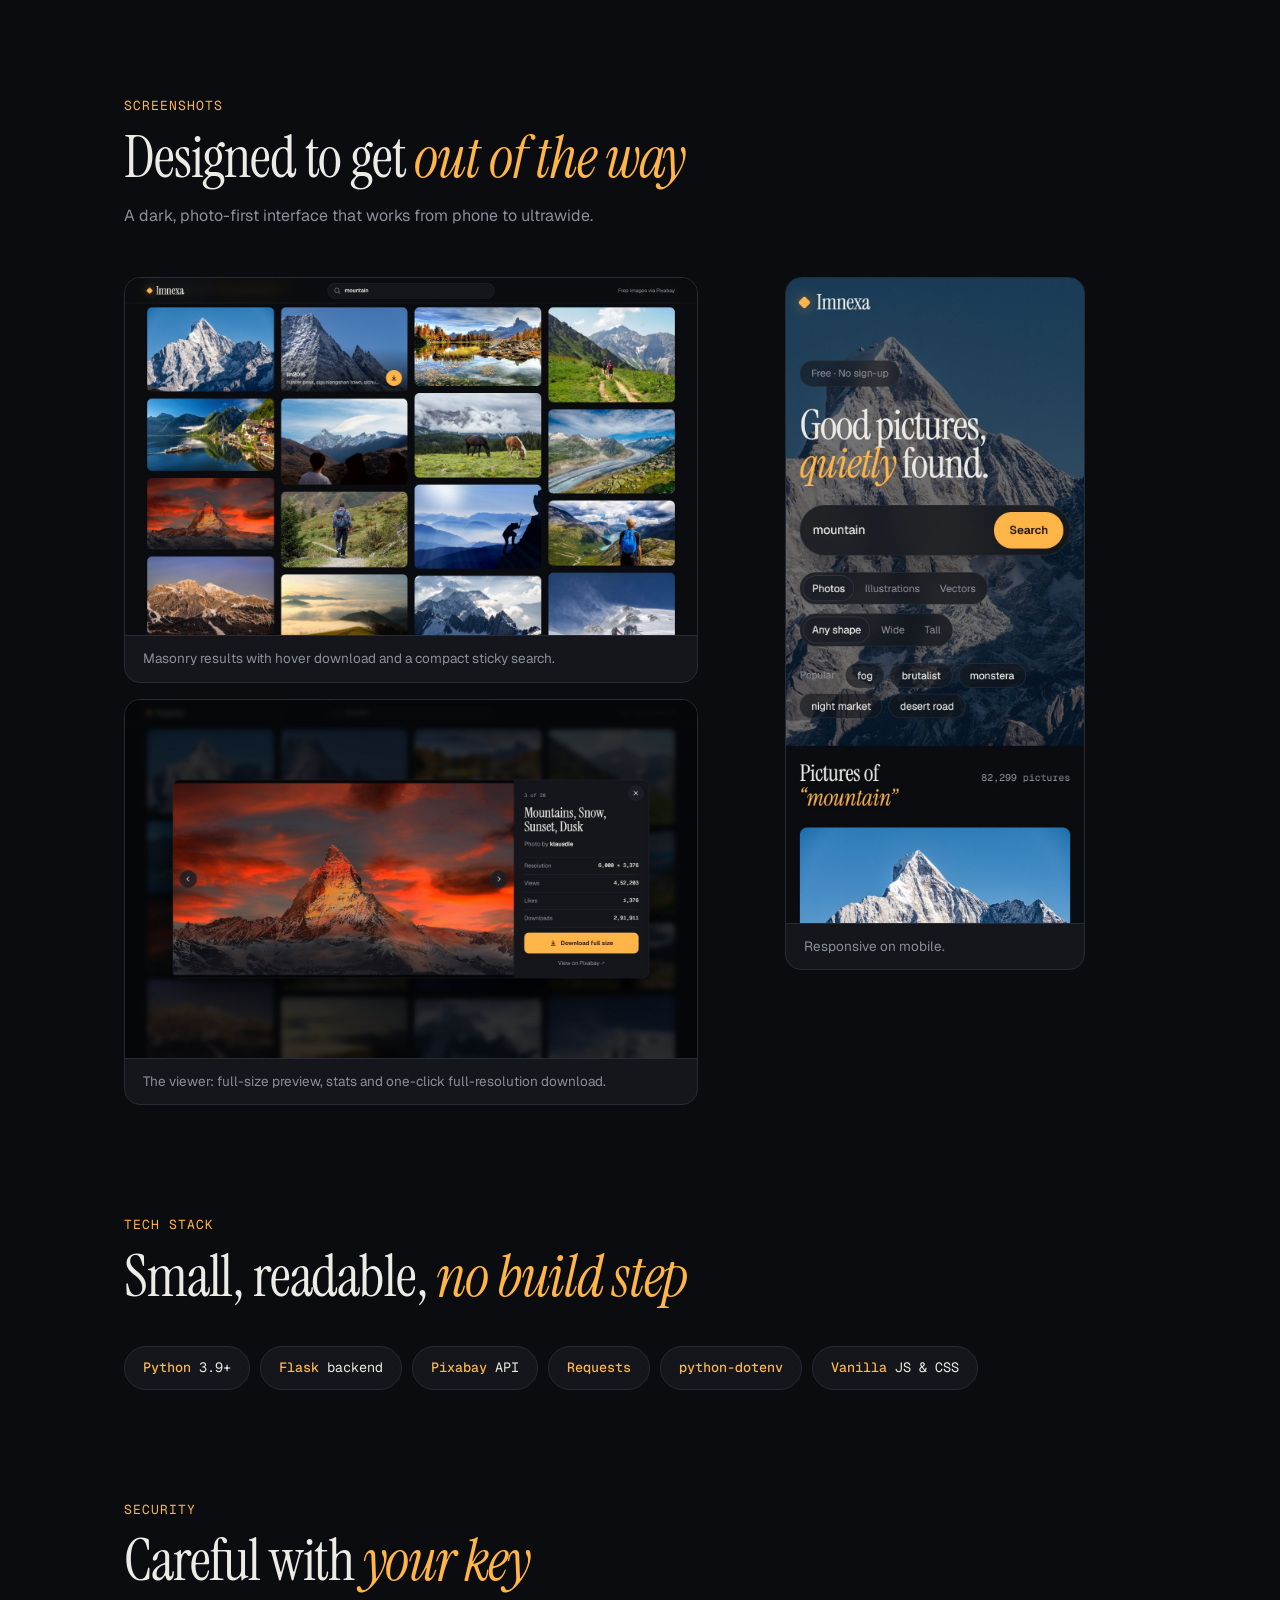
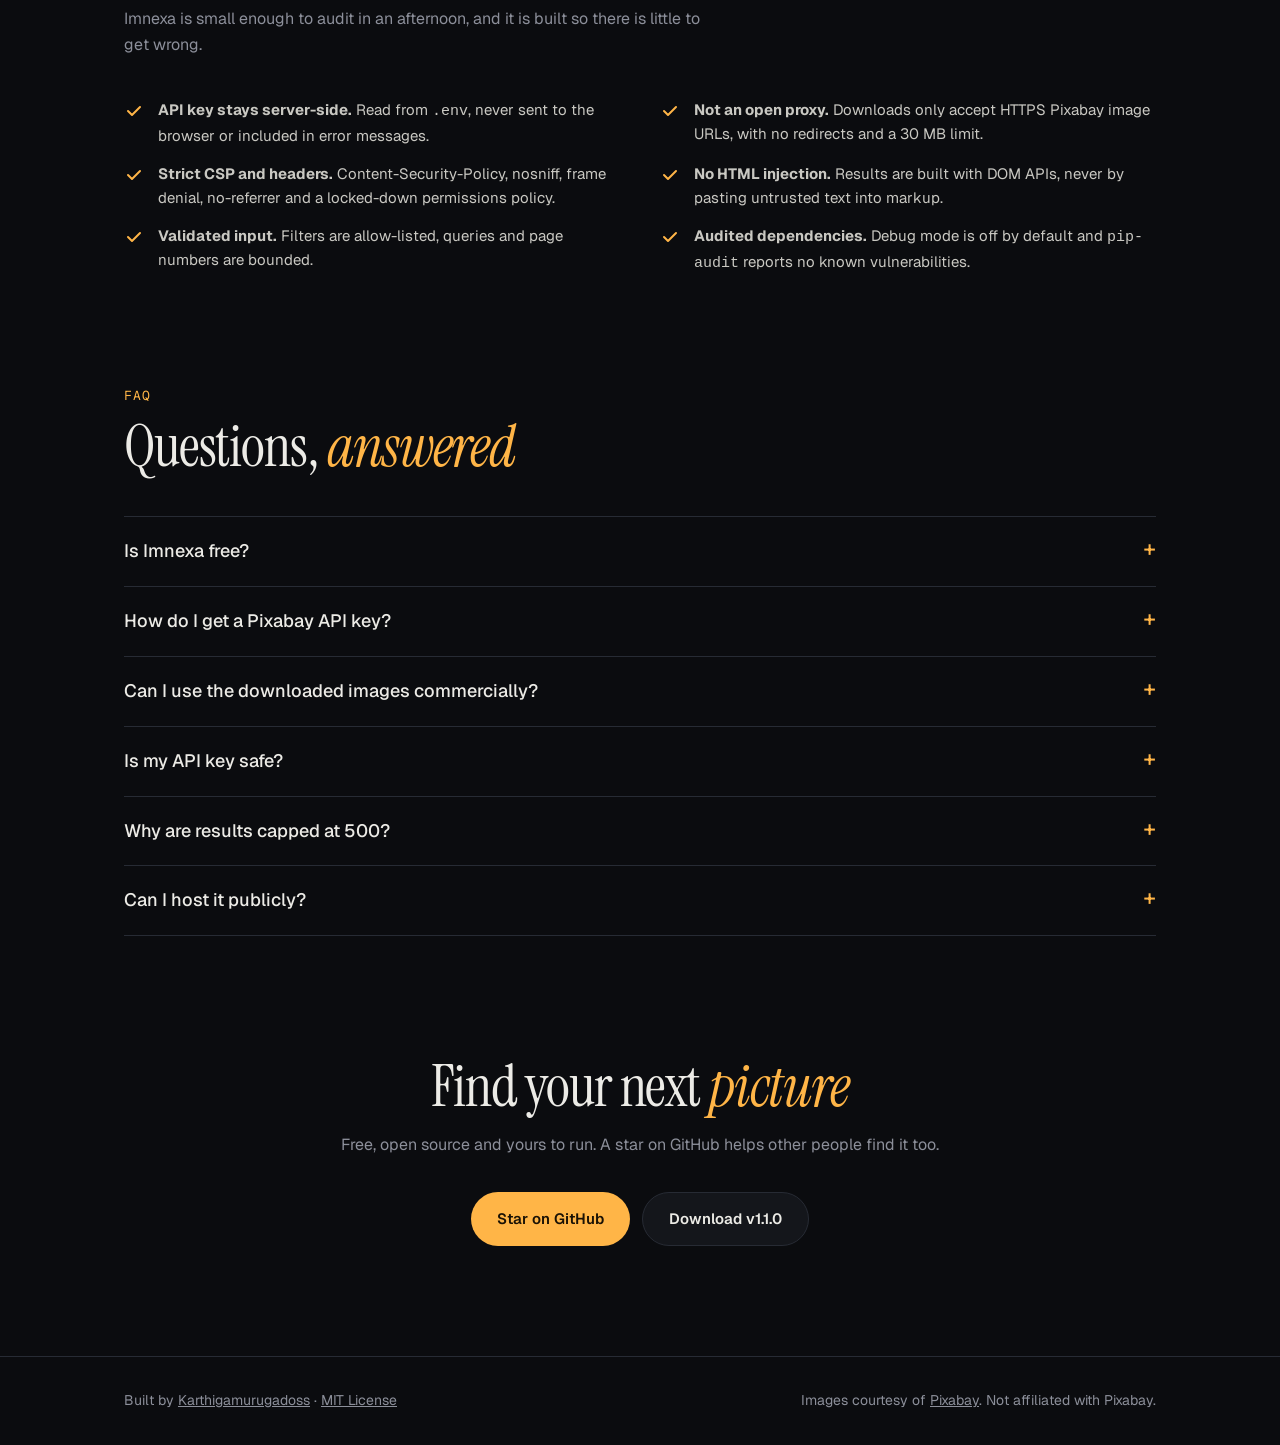
==== commit 18484012: "Rebrand to Imnexa and add 24-hour search cache - Rename the app and repo to "Imnexa - Image Search &" ====
--- a/docs/index.html
+++ b/docs/index.html
@@ -3,31 +3,31 @@
 <head>
     <meta charset="UTF-8">
     <meta name="viewport" content="width=device-width, initial-scale=1.0">
-    <title>PixFind — Free Pixabay Image Search &amp; Downloader | Open-Source Flask App</title>
-    <meta name="description" content="PixFind is a free, open-source, self-hosted image search and downloader built on the Pixabay API. Search millions of royalty-free photos, illustrations and vectors, preview them and download full resolution. Python Flask, dark UI, MIT licensed.">
-    <meta name="keywords" content="pixabay image downloader, pixabay downloader, free image search, royalty free images, stock photo downloader, pixabay api, flask app, python, open source, self-hosted, image search engine, photo downloader, vector downloader, illustration downloader, pixfind">
+    <title>Imnexa – Image Search &amp; Downloader | Free Open-Source Flask App</title>
+    <meta name="description" content="Imnexa is a free, open-source, self-hosted image search and downloader built on the Pixabay API. Search millions of royalty-free photos, illustrations and vectors, preview them and download full resolution. Python Flask, dark UI, MIT licensed.">
+    <meta name="keywords" content="image search, image downloader, photo downloader, free image search, royalty free images, stock photo downloader, flask app, python, open source, self-hosted, image search engine, vector downloader, illustration downloader, imnexa">
     <meta name="author" content="Karthigamurugadoss">
     <meta name="robots" content="index, follow, max-image-preview:large">
     <meta name="theme-color" content="#0b0c0f">
     <meta name="color-scheme" content="dark">
-    <link rel="canonical" href="https://karthigamurugadoss.github.io/pixabay-image-downloader/">
+    <link rel="canonical" href="https://karthigamurugadoss.github.io/imnexa-image-downloader/">
 
     <!-- Open Graph -->
     <meta property="og:type" content="website">
-    <meta property="og:title" content="PixFind — Free Pixabay Image Search &amp; Downloader">
+    <meta property="og:title" content="Imnexa – Image Search &amp; Downloader">
     <meta property="og:description" content="Search millions of free photos, illustrations and vectors and download them in full resolution. Self-hosted, open source, MIT licensed.">
-    <meta property="og:url" content="https://karthigamurugadoss.github.io/pixabay-image-downloader/">
-    <meta property="og:image" content="https://karthigamurugadoss.github.io/pixabay-image-downloader/screenshots/social-preview.jpg">
+    <meta property="og:url" content="https://karthigamurugadoss.github.io/imnexa-image-downloader/">
+    <meta property="og:image" content="https://karthigamurugadoss.github.io/imnexa-image-downloader/screenshots/social-preview.jpg">
     <meta property="og:image:width" content="1280">
     <meta property="og:image:height" content="640">
-    <meta property="og:image:alt" content="PixFind — Good pictures, quietly found. A dark image search app with a masonry grid of mountain photos.">
-    <meta property="og:site_name" content="PixFind">
+    <meta property="og:image:alt" content="Imnexa — Good pictures, quietly found. A dark image search app with a masonry grid of mountain photos.">
+    <meta property="og:site_name" content="Imnexa">
 
     <!-- Twitter Card -->
     <meta name="twitter:card" content="summary_large_image">
-    <meta name="twitter:title" content="PixFind — Free Pixabay Image Search &amp; Downloader">
+    <meta name="twitter:title" content="Imnexa – Image Search &amp; Downloader">
     <meta name="twitter:description" content="Search millions of free images and download them in full resolution. Free, self-hosted, open source.">
-    <meta name="twitter:image" content="https://karthigamurugadoss.github.io/pixabay-image-downloader/screenshots/social-preview.jpg">
+    <meta name="twitter:image" content="https://karthigamurugadoss.github.io/imnexa-image-downloader/screenshots/social-preview.jpg">
 
     <!-- JSON-LD -->
     <script type="application/ld+json">
@@ -36,19 +36,19 @@
         "@graph": [
             {
                 "@type": "SoftwareApplication",
-                "name": "PixFind",
-                "alternateName": "Pixabay Image Downloader",
+                "name": "Imnexa",
+                "alternateName": "Imnexa Image Search & Downloader",
                 "description": "Free, open-source, self-hosted image search and downloader built on the Pixabay API. Search photos, illustrations and vectors, preview them in a viewer and download full-resolution files.",
                 "applicationCategory": "MultimediaApplication",
                 "operatingSystem": "Windows, macOS, Linux",
                 "offers": { "@type": "Offer", "price": "0", "priceCurrency": "USD" },
                 "author": { "@type": "Person", "name": "Karthigamurugadoss", "url": "https://github.com/Karthigamurugadoss" },
                 "license": "https://opensource.org/licenses/MIT",
-                "url": "https://karthigamurugadoss.github.io/pixabay-image-downloader/",
-                "downloadUrl": "https://github.com/Karthigamurugadoss/pixabay-image-downloader/releases",
-                "codeRepository": "https://github.com/Karthigamurugadoss/pixabay-image-downloader",
-                "screenshot": "https://karthigamurugadoss.github.io/pixabay-image-downloader/screenshots/pixfind-hero.jpg",
-                "softwareVersion": "1.0.0",
+                "url": "https://karthigamurugadoss.github.io/imnexa-image-downloader/",
+                "downloadUrl": "https://github.com/Karthigamurugadoss/imnexa-image-downloader/releases",
+                "codeRepository": "https://github.com/Karthigamurugadoss/imnexa-image-downloader",
+                "screenshot": "https://karthigamurugadoss.github.io/imnexa-image-downloader/screenshots/imnexa-hero.jpg",
+                "softwareVersion": "1.1.0",
                 "programmingLanguage": ["Python", "JavaScript", "HTML", "CSS"]
             },
             {
@@ -56,8 +56,8 @@
                 "mainEntity": [
                     {
                         "@type": "Question",
-                        "name": "Is PixFind free?",
-                        "acceptedAnswer": { "@type": "Answer", "text": "Yes. PixFind is open source under the MIT license and the Pixabay API is free to use with a free API key." }
+                        "name": "Is Imnexa free?",
+                        "acceptedAnswer": { "@type": "Answer", "text": "Yes. Imnexa is open source under the MIT license and the Pixabay API is free to use with a free API key." }
                     },
                     {
                         "@type": "Question",
@@ -232,14 +232,14 @@
 
 <nav aria-label="Primary">
     <div class="wrap nav-in">
-        <a class="brand" href="#top"><span class="mark" aria-hidden="true"></span>PixFind</a>
+        <a class="brand" href="#top"><span class="mark" aria-hidden="true"></span>Imnexa</a>
         <div class="links">
             <a href="#features">Features</a>
             <a href="#how-it-works">How it works</a>
             <a href="#screenshots">Screenshots</a>
             <a href="#security">Security</a>
             <a href="#faq">FAQ</a>
-            <a class="gh" href="https://github.com/Karthigamurugadoss/pixabay-image-downloader" rel="noopener">
+            <a class="gh" href="https://github.com/Karthigamurugadoss/imnexa-image-downloader" rel="noopener">
                 <svg viewBox="0 0 24 24" fill="currentColor" aria-hidden="true"><path d="M12 .5C5.65.5.5 5.65.5 12c0 5.08 3.29 9.39 7.86 10.91.58.1.79-.25.79-.56v-2c-3.2.7-3.87-1.37-3.87-1.37-.52-1.33-1.28-1.69-1.28-1.69-1.04-.71.08-.7.08-.7 1.15.08 1.76 1.18 1.76 1.18 1.03 1.76 2.69 1.25 3.35.96.1-.74.4-1.25.73-1.54-2.55-.29-5.24-1.28-5.24-5.69 0-1.26.45-2.28 1.18-3.09-.12-.29-.51-1.46.11-3.05 0 0 .97-.31 3.17 1.18a11 11 0 0 1 5.77 0c2.2-1.49 3.17-1.18 3.17-1.18.62 1.59.23 2.76.11 3.05.74.81 1.18 1.83 1.18 3.09 0 4.42-2.69 5.39-5.25 5.68.41.36.78 1.06.78 2.14v3.17c0 .31.21.67.8.56A11.5 11.5 0 0 0 23.5 12C23.5 5.65 18.35.5 12 .5Z"/></svg>
                 GitHub
             </a>
@@ -255,23 +255,23 @@
             <p class="eyebrow">Free · Open source · Self-hosted</p>
             <h1>Good pictures,<br><em>quietly</em> found.</h1>
             <p class="lead">
-                PixFind is a free image search and downloader built on the Pixabay API.
+                Imnexa is a free image search and downloader built on the Pixabay API.
                 Search millions of royalty-free photos, illustrations and vectors, preview them
                 in a clean viewer, and download the full-resolution file in one click.
             </p>
 
             <div class="cta">
-                <a class="btn btn-primary" href="https://github.com/Karthigamurugadoss/pixabay-image-downloader" rel="noopener">View on GitHub</a>
-                <a class="btn btn-ghost" href="https://github.com/Karthigamurugadoss/pixabay-image-downloader/releases/latest" rel="noopener">Download v1.0.0</a>
+                <a class="btn btn-primary" href="https://github.com/Karthigamurugadoss/imnexa-image-downloader" rel="noopener">View on GitHub</a>
+                <a class="btn btn-ghost" href="https://github.com/Karthigamurugadoss/imnexa-image-downloader/releases/latest" rel="noopener">Download v1.1.0</a>
             </div>
 
             <div class="clone">
-                <code><span class="prompt">$</span> <span id="cloneCmd">git clone https://github.com/Karthigamurugadoss/pixabay-image-downloader.git</span></code>
+                <code><span class="prompt">$</span> <span id="cloneCmd">git clone https://github.com/Karthigamurugadoss/imnexa-image-downloader.git</span></code>
                 <button class="copy" id="copyBtn" type="button">Copy</button>
             </div>
 
             <div class="shot">
-                <img src="screenshots/pixfind-hero.jpg" width="1440" height="900" alt="PixFind home screen: a search bar over a dimmed mountain photo with Photos, Illustrations and Vectors filters">
+                <img src="screenshots/imnexa-hero.jpg" width="1440" height="900" alt="Imnexa home screen: a search bar over a dimmed mountain photo with Photos, Illustrations and Vectors filters">
             </div>
         </div>
     </header>
@@ -329,8 +329,8 @@
                 <div class="step">
                     <h3>Clone and install</h3>
                     <p>Get the code and install the three dependencies.</p>
-<pre>git clone https://github.com/Karthigamurugadoss/pixabay-image-downloader.git
-cd pixabay-image-downloader
+<pre>git clone https://github.com/Karthigamurugadoss/imnexa-image-downloader.git
+cd imnexa-image-downloader
 pip install -r requirements.txt</pre>
                 </div>
                 <div class="step">
@@ -361,16 +361,16 @@
             <div class="gallery">
                 <div class="stack">
                     <figure>
-                        <img src="screenshots/pixfind-results.jpg" width="1440" height="900" loading="lazy" alt="PixFind results: a four-column masonry grid of mountain photos with a hover overlay and download button">
+                        <img src="screenshots/imnexa-results.jpg" width="1440" height="900" loading="lazy" alt="Imnexa results: a four-column masonry grid of mountain photos with a hover overlay and download button">
                         <figcaption>Masonry results with hover download and a compact sticky search.</figcaption>
                     </figure>
                     <figure>
-                        <img src="screenshots/pixfind-viewer.jpg" width="1440" height="900" loading="lazy" alt="PixFind picture viewer showing a mountain at sunset with resolution, views, likes and a Download full size button">
+                        <img src="screenshots/imnexa-viewer.jpg" width="1440" height="900" loading="lazy" alt="Imnexa picture viewer showing a mountain at sunset with resolution, views, likes and a Download full size button">
                         <figcaption>The viewer: full-size preview, stats and one-click full-resolution download.</figcaption>
                     </figure>
                 </div>
                 <figure class="phone">
-                    <img src="screenshots/pixfind-mobile.jpg" width="780" height="1688" loading="lazy" alt="PixFind on a phone: stacked search bar, filters and a single column of results">
+                    <img src="screenshots/imnexa-mobile.jpg" width="780" height="1688" loading="lazy" alt="Imnexa on a phone: stacked search bar, filters and a single column of results">
                     <figcaption>Responsive on mobile.</figcaption>
                 </figure>
             </div>
@@ -398,7 +398,7 @@
         <div class="wrap">
             <p class="kicker">Security</p>
             <h2>Careful with <em>your key</em></h2>
-            <p class="sub">PixFind is small enough to audit in an afternoon, and it is built so there is little to get wrong.</p>
+            <p class="sub">Imnexa is small enough to audit in an afternoon, and it is built so there is little to get wrong.</p>
 
             <ul class="checks">
                 <li><svg viewBox="0 0 20 20" fill="none" stroke="currentColor" stroke-width="2" stroke-linecap="round" stroke-linejoin="round"><path d="m4 10 4 4 8-8"/></svg><span><strong>API key stays server-side.</strong> Read from <code>.env</code>, never sent to the browser or included in error messages.</span></li>
@@ -418,8 +418,8 @@
             <h2>Questions, <em>answered</em></h2>
 
             <details>
-                <summary>Is PixFind free?</summary>
-                <p>Yes. PixFind is open source under the MIT license, and the Pixabay API is free to use with a free API key.</p>
+                <summary>Is Imnexa free?</summary>
+                <p>Yes. Imnexa is open source under the MIT license, and the Pixabay API is free to use with a free API key.</p>
             </details>
             <details>
                 <summary>How do I get a Pixabay API key?</summary>
@@ -431,7 +431,7 @@
             </details>
             <details>
                 <summary>Is my API key safe?</summary>
-                <p>The key is only read on the server and is never exposed to the browser. The <code>.env</code> file is git-ignored, error messages never contain it, and the download route only fetches Pixabay image URLs. See <a href="https://github.com/Karthigamurugadoss/pixabay-image-downloader/blob/main/SECURITY.md" rel="noopener">SECURITY.md</a> for details.</p>
+                <p>The key is only read on the server and is never exposed to the browser. The <code>.env</code> file is git-ignored, error messages never contain it, and the download route only fetches Pixabay image URLs. See <a href="https://github.com/Karthigamurugadoss/imnexa-image-downloader/blob/main/SECURITY.md" rel="noopener">SECURITY.md</a> for details.</p>
             </details>
             <details>
                 <summary>Why are results capped at 500?</summary>
@@ -439,7 +439,7 @@
             </details>
             <details>
                 <summary>Can I host it publicly?</summary>
-                <p>PixFind is designed for local or private use. If you deploy it, run it behind a production WSGI server such as gunicorn with HTTPS and add rate limiting, because the Pixabay API allows 100 requests per minute per key.</p>
+                <p>Imnexa is designed for local or private use. If you deploy it, run it behind a production WSGI server such as gunicorn with HTTPS and add rate limiting, because the Pixabay API allows 100 requests per minute per key.</p>
             </details>
         </div>
     </section>
@@ -450,8 +450,8 @@
             <h2>Find your next <em>picture</em></h2>
             <p class="sub">Free, open source and yours to run. A star on GitHub helps other people find it too.</p>
             <div class="cta">
-                <a class="btn btn-primary" href="https://github.com/Karthigamurugadoss/pixabay-image-downloader" rel="noopener">Star on GitHub</a>
-                <a class="btn btn-ghost" href="https://github.com/Karthigamurugadoss/pixabay-image-downloader/releases/latest" rel="noopener">Download v1.0.0</a>
+                <a class="btn btn-primary" href="https://github.com/Karthigamurugadoss/imnexa-image-downloader" rel="noopener">Star on GitHub</a>
+                <a class="btn btn-ghost" href="https://github.com/Karthigamurugadoss/imnexa-image-downloader/releases/latest" rel="noopener">Download v1.1.0</a>
             </div>
         </div>
     </section>
@@ -460,7 +460,7 @@
 
 <footer>
     <div class="wrap foot">
-        <span>Built by <a href="https://github.com/Karthigamurugadoss" rel="noopener">Karthigamurugadoss</a> · <a href="https://github.com/Karthigamurugadoss/pixabay-image-downloader/blob/main/LICENSE" rel="noopener">MIT License</a></span>
+        <span>Built by <a href="https://github.com/Karthigamurugadoss" rel="noopener">Karthigamurugadoss</a> · <a href="https://github.com/Karthigamurugadoss/imnexa-image-downloader/blob/main/LICENSE" rel="noopener">MIT License</a></span>
         <span>Images courtesy of <a href="https://pixabay.com" rel="noopener">Pixabay</a>. Not affiliated with Pixabay.</span>
     </div>
 </footer>
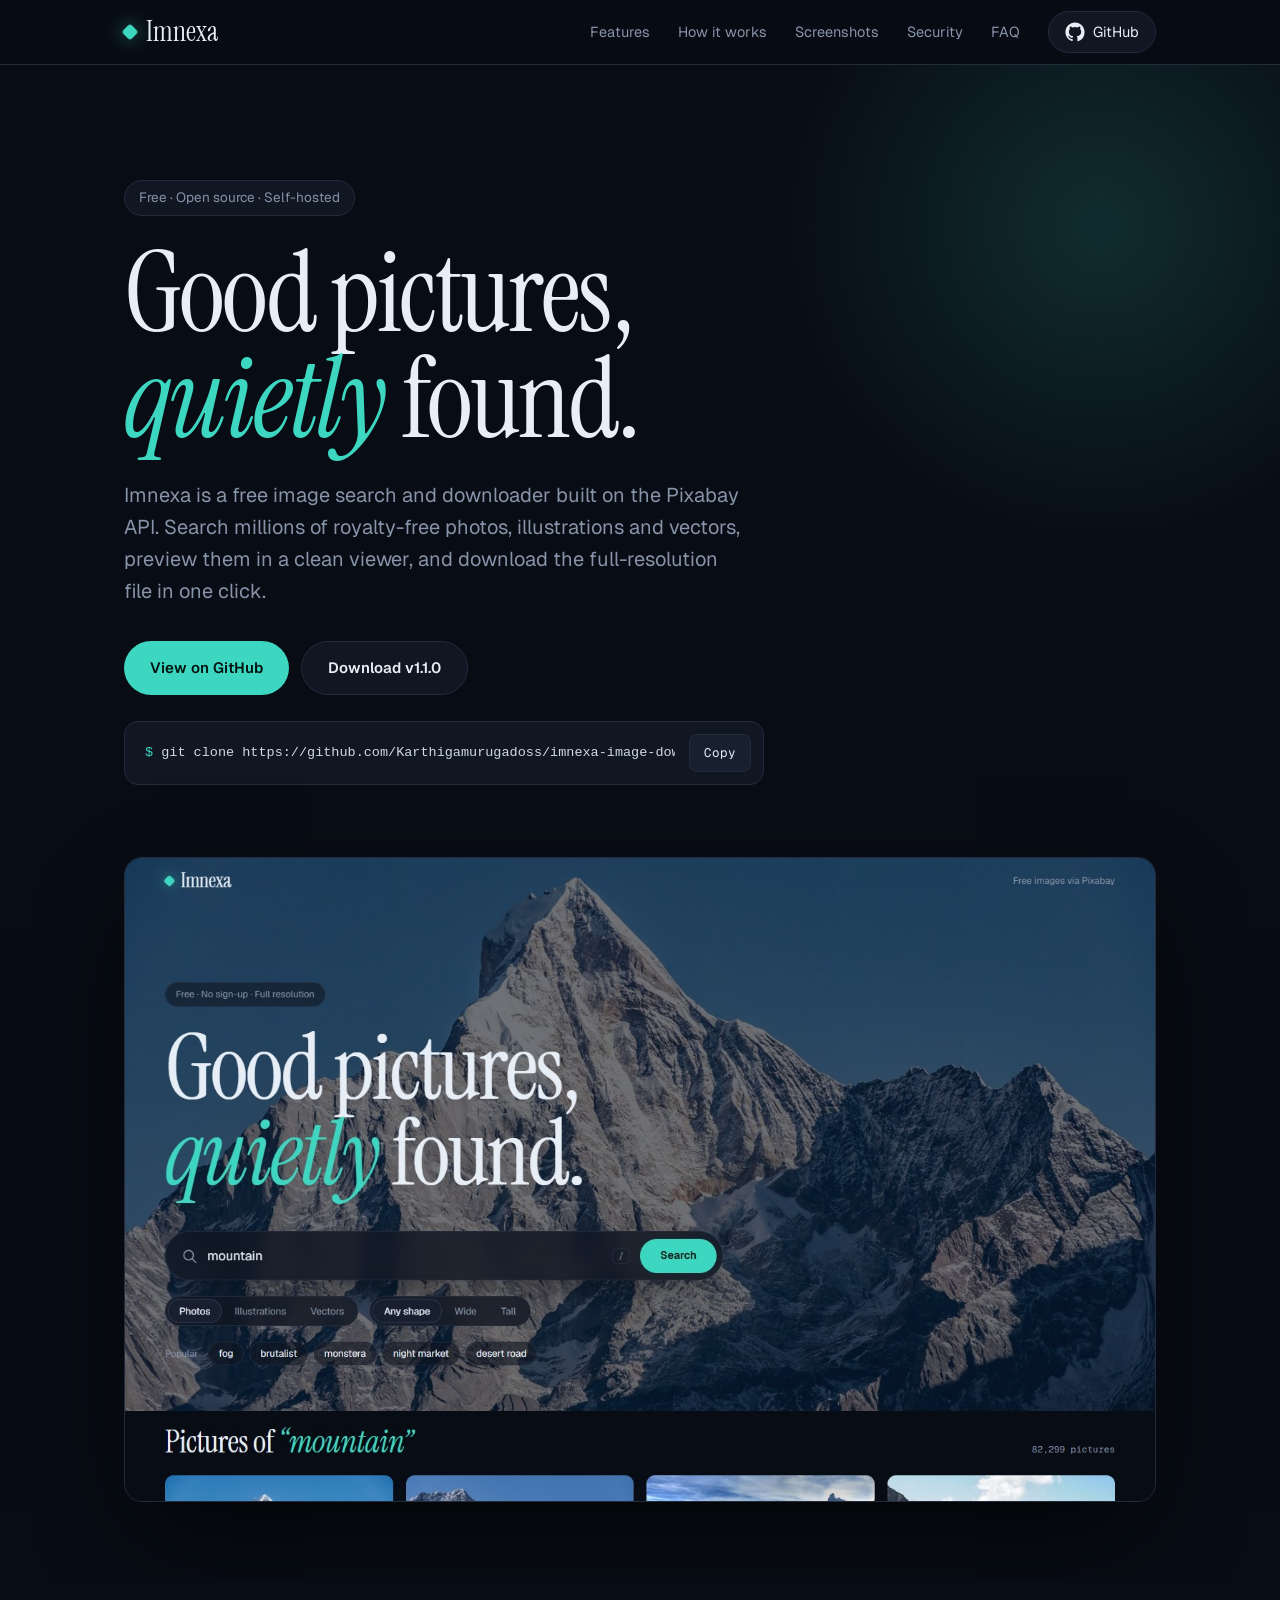
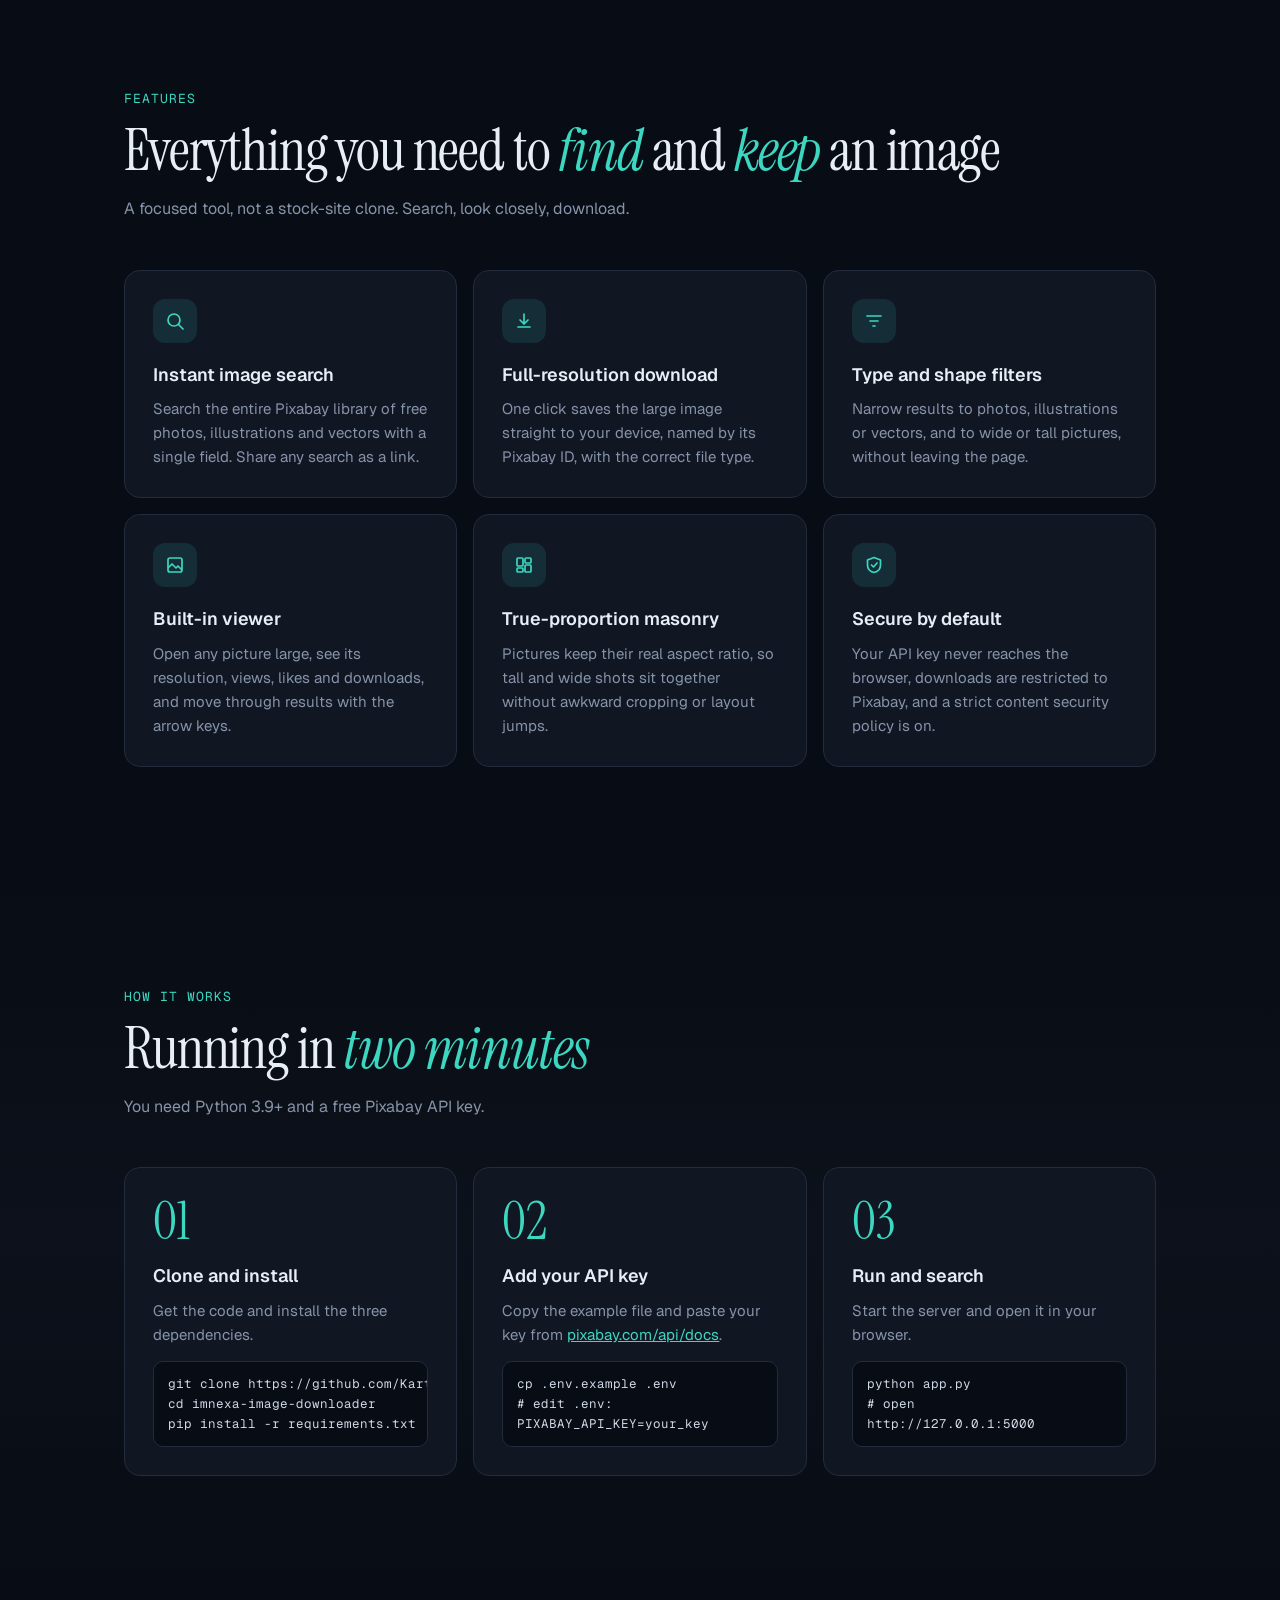
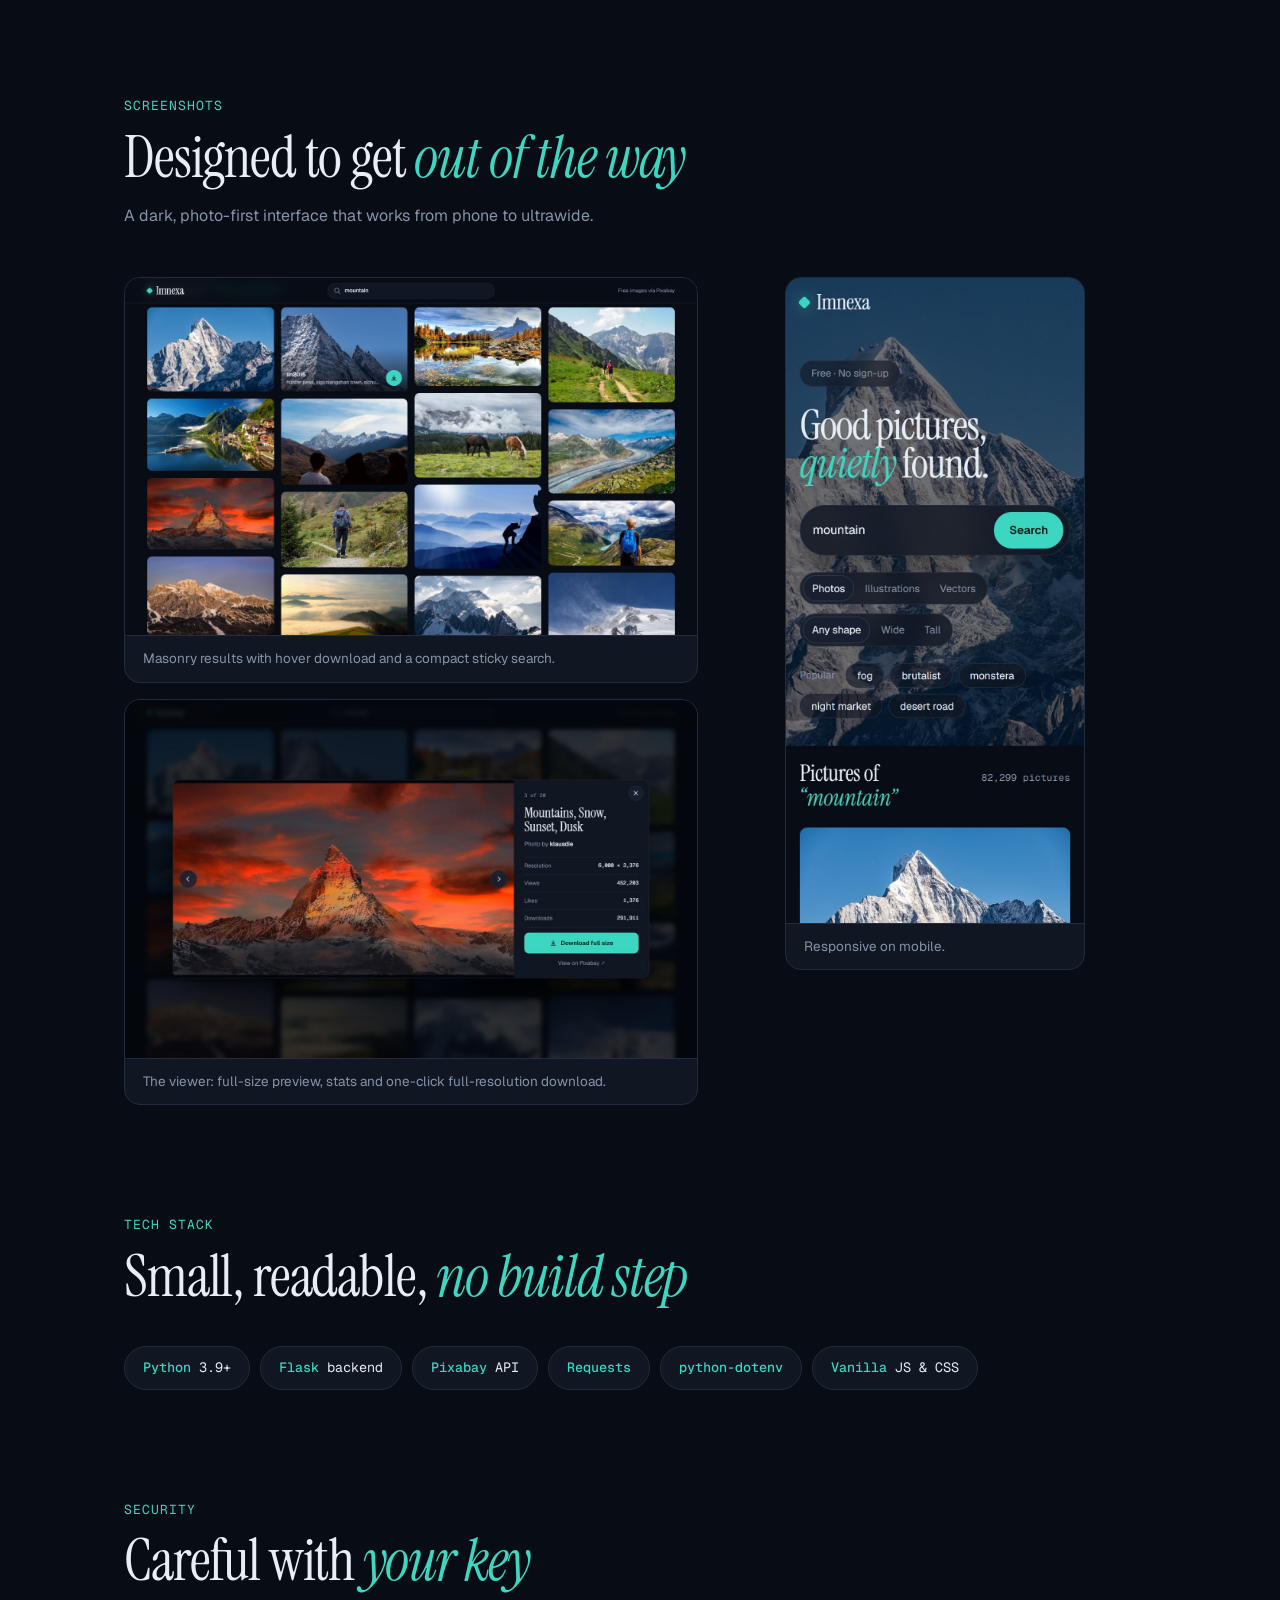
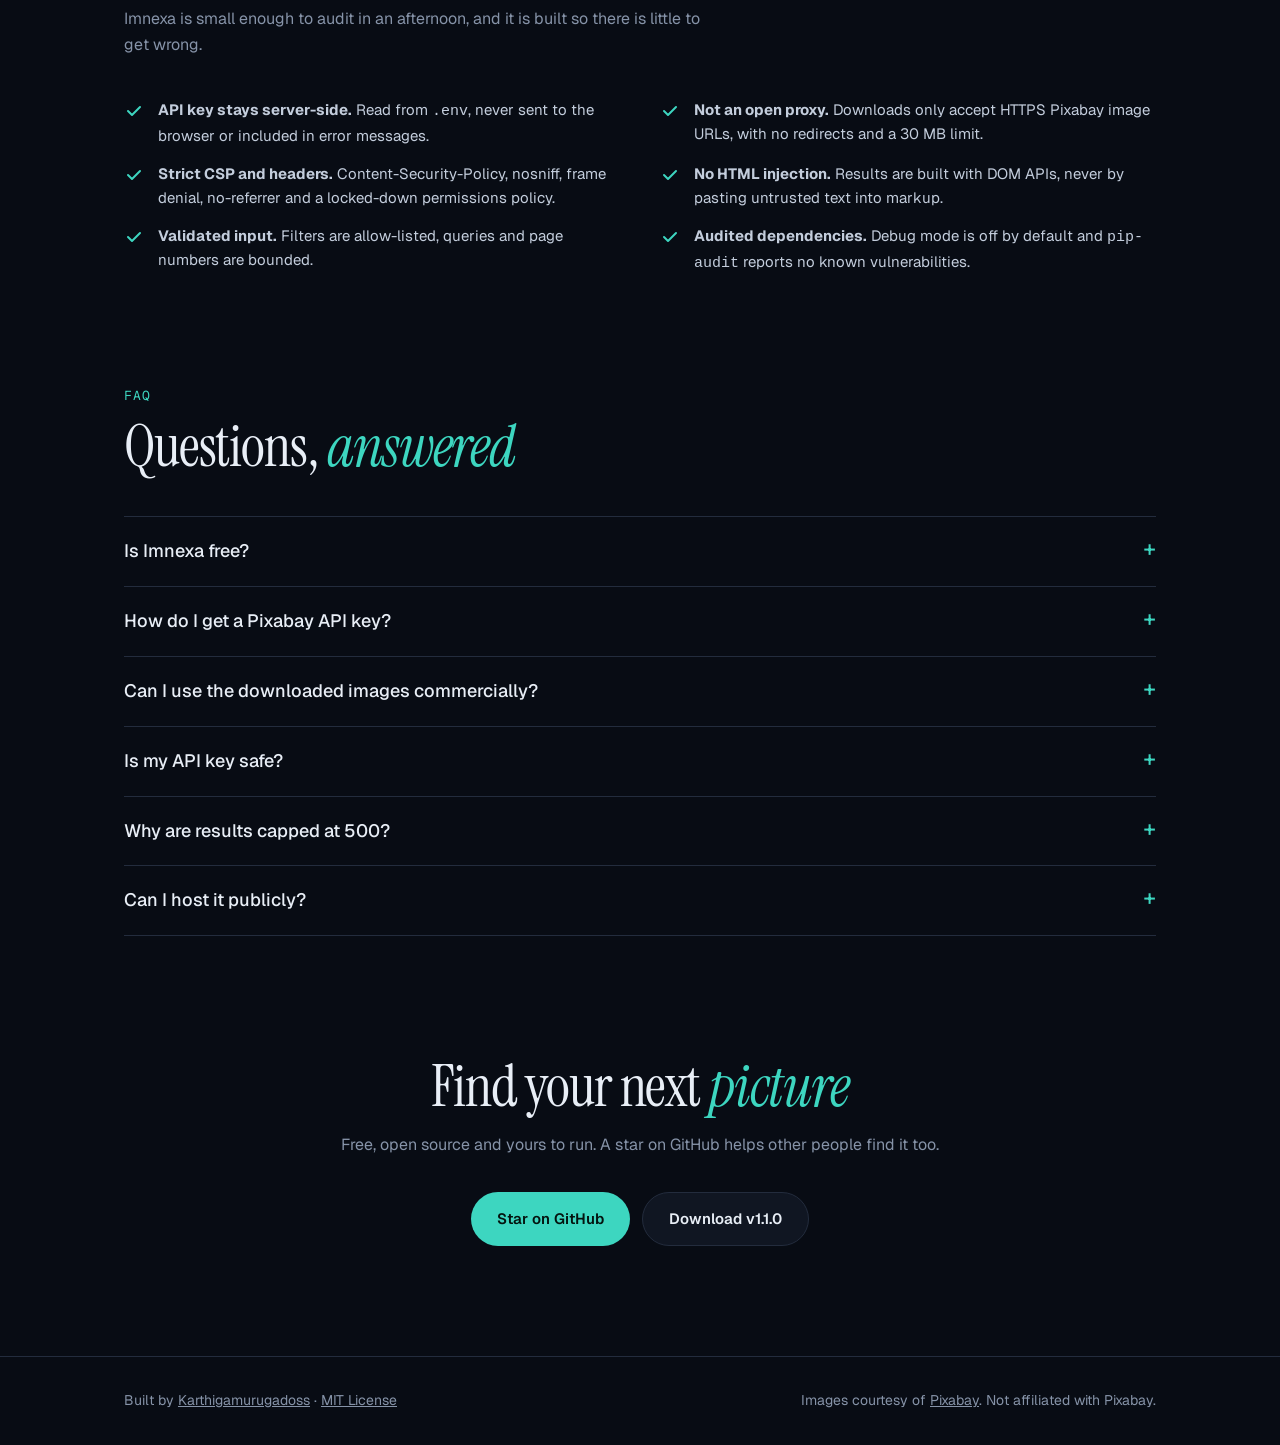
==== commit 44e95625: "Switch to a midnight navy and teal theme Replace the charcoal and amber palette with a cool navy bas" ====
--- a/docs/index.html
+++ b/docs/index.html
@@ -8,7 +8,7 @@
     <meta name="keywords" content="image search, image downloader, photo downloader, free image search, royalty free images, stock photo downloader, flask app, python, open source, self-hosted, image search engine, vector downloader, illustration downloader, imnexa">
     <meta name="author" content="Karthigamurugadoss">
     <meta name="robots" content="index, follow, max-image-preview:large">
-    <meta name="theme-color" content="#0b0c0f">
+    <meta name="theme-color" content="#080c14">
     <meta name="color-scheme" content="dark">
     <link rel="canonical" href="https://karthigamurugadoss.github.io/imnexa-image-downloader/">
 
@@ -91,14 +91,14 @@
 
     <style>
         :root {
-            --bg: #0b0c0f;
-            --surface: #14161b;
-            --surface-2: #1c1f26;
-            --line: #272b34;
-            --text: #ecebe6;
-            --muted: #8c8f9a;
-            --accent: #ffb547;
-            --accent-ink: #1a1205;
+            --bg: #080c14;
+            --surface: #101622;
+            --surface-2: #182030;
+            --line: #232c3d;
+            --text: #e8eef6;
+            --muted: #8693a8;
+            --accent: #3dd6c0;
+            --accent-ink: #04140f;
             --serif: "Instrument Serif", Georgia, serif;
             --sans: "Geist", system-ui, -apple-system, "Segoe UI", sans-serif;
             --mono: "Geist Mono", ui-monospace, Consolas, monospace;
@@ -118,10 +118,10 @@
         section { padding: clamp(56px, 9vw, 110px) 0; }
 
         /* nav */
-        nav { position: sticky; top: 0; z-index: 30; background: rgba(11, 12, 15, 0.82); backdrop-filter: blur(16px); -webkit-backdrop-filter: blur(16px); border-bottom: 1px solid var(--line); }
+        nav { position: sticky; top: 0; z-index: 30; background: rgba(8, 12, 20, 0.82); backdrop-filter: blur(16px); -webkit-backdrop-filter: blur(16px); border-bottom: 1px solid var(--line); }
         .nav-in { display: flex; align-items: center; justify-content: space-between; height: 64px; gap: 24px; }
         .brand { display: inline-flex; align-items: center; gap: 10px; font-family: var(--serif); font-size: 28px; text-decoration: none; line-height: 1; }
-        .mark { width: 12px; height: 12px; border-radius: 3px; background: var(--accent); transform: rotate(45deg); box-shadow: 0 0 18px rgba(255, 181, 71, .55); }
+        .mark { width: 12px; height: 12px; border-radius: 3px; background: var(--accent); transform: rotate(45deg); box-shadow: 0 0 18px rgba(61, 214, 192, .55); }
         .links { display: flex; align-items: center; gap: 28px; font-size: 14.5px; color: var(--muted); }
         .links a { text-decoration: none; transition: color .15s; }
         .links a:hover { color: var(--text); }
@@ -132,20 +132,20 @@
         .btn { display: inline-flex; align-items: center; gap: 10px; padding: 14px 26px; border-radius: 999px; font-weight: 600; font-size: 15px; text-decoration: none; transition: transform .15s, background .15s, border-color .15s; }
         .btn:active { transform: scale(.97); }
         .btn-primary { background: var(--accent); color: var(--accent-ink); }
-        .btn-primary:hover { background: #ffc470; }
+        .btn-primary:hover { background: #6ee7d4; }
         .btn-ghost { border: 1px solid var(--line); background: var(--surface); }
         .btn-ghost:hover { border-color: var(--accent); }
 
         /* hero */
         .hero { position: relative; padding-top: clamp(56px, 9vw, 120px); padding-bottom: clamp(40px, 6vw, 80px); overflow: hidden; }
-        .hero::before { content: ""; position: absolute; right: -180px; top: -200px; width: 720px; height: 720px; border-radius: 50%; background: radial-gradient(circle, rgba(255, 181, 71, .16), transparent 65%); pointer-events: none; }
+        .hero::before { content: ""; position: absolute; right: -180px; top: -200px; width: 720px; height: 720px; border-radius: 50%; background: radial-gradient(circle, rgba(61, 214, 192, .16), transparent 65%); pointer-events: none; }
         .eyebrow { display: inline-block; padding: 6px 14px; border: 1px solid var(--line); border-radius: 999px; background: var(--surface); color: var(--muted); font-size: 13.5px; }
         h1 { margin-top: 24px; font-family: var(--serif); font-weight: 400; font-size: clamp(52px, 9vw, 112px); line-height: .95; letter-spacing: -.025em; }
         h1 em, h2 em { color: var(--accent); }
         .lead { margin-top: 26px; max-width: 620px; font-size: clamp(17px, 2vw, 20px); color: var(--muted); }
         .cta { display: flex; flex-wrap: wrap; gap: 12px; margin-top: 34px; }
         .clone { display: flex; align-items: center; gap: 14px; max-width: 640px; margin-top: 26px; padding: 12px 12px 12px 20px; background: var(--surface); border: 1px solid var(--line); border-radius: 14px; font-family: var(--mono); font-size: 13.5px; }
-        .clone code { flex: 1; overflow-x: auto; white-space: nowrap; color: #d6d4cd; scrollbar-width: none; }
+        .clone code { flex: 1; overflow-x: auto; white-space: nowrap; color: #cfd8e6; scrollbar-width: none; }
         .clone code::-webkit-scrollbar { display: none; }
         .clone .prompt { color: var(--accent); }
         .copy { padding: 8px 14px; border: 1px solid var(--line); border-radius: 8px; background: var(--surface-2); color: var(--text); font: inherit; font-size: 12.5px; cursor: pointer; transition: border-color .15s; }
@@ -161,8 +161,8 @@
         /* features */
         .grid3 { display: grid; grid-template-columns: repeat(3, 1fr); gap: 16px; margin-top: 48px; }
         .card { padding: 28px; background: var(--surface); border: 1px solid var(--line); border-radius: 16px; transition: border-color .2s, transform .2s; }
-        .card:hover { border-color: #3a3f4b; transform: translateY(-3px); }
-        .ico { width: 44px; height: 44px; display: grid; place-items: center; border-radius: 12px; background: rgba(255, 181, 71, .12); color: var(--accent); }
+        .card:hover { border-color: #34405a; transform: translateY(-3px); }
+        .ico { width: 44px; height: 44px; display: grid; place-items: center; border-radius: 12px; background: rgba(61, 214, 192, .12); color: var(--accent); }
         .card h3 { margin-top: 18px; font-size: 18px; font-weight: 600; }
         .card p { margin-top: 8px; color: var(--muted); font-size: 15px; }
 
@@ -172,7 +172,7 @@
         .step::before { counter-increment: step; content: "0" counter(step); font-family: var(--serif); font-size: 52px; line-height: 1; color: var(--accent); }
         .step h3 { margin-top: 14px; font-size: 18px; font-weight: 600; }
         .step p { margin-top: 8px; color: var(--muted); font-size: 15px; }
-        .step pre { margin-top: 14px; padding: 12px 14px; border-radius: 10px; background: var(--bg); border: 1px solid var(--line); font-family: var(--mono); font-size: 12.5px; color: #d6d4cd; overflow-x: auto; }
+        .step pre { margin-top: 14px; padding: 12px 14px; border-radius: 10px; background: var(--bg); border: 1px solid var(--line); font-family: var(--mono); font-size: 12.5px; color: #cfd8e6; overflow-x: auto; }
 
         /* screenshots */
         .gallery { display: grid; grid-template-columns: 1.3fr 1fr; gap: 16px; margin-top: 48px; align-items: start; }
@@ -188,7 +188,7 @@
 
         /* security list */
         .checks { display: grid; grid-template-columns: repeat(2, 1fr); gap: 14px 40px; margin-top: 40px; list-style: none; }
-        .checks li { display: flex; gap: 14px; color: #c9c8c2; font-size: 15px; }
+        .checks li { display: flex; gap: 14px; color: #c3cddc; font-size: 15px; }
         .checks svg { color: var(--accent); margin-top: 3px; }
 
         /* faq */
@@ -319,7 +319,7 @@
     </section>
 
     <!-- How it works -->
-    <section id="how-it-works" style="background: linear-gradient(180deg, transparent, rgba(20,22,27,.5), transparent)">
+    <section id="how-it-works" style="background: linear-gradient(180deg, transparent, rgba(16, 22, 34,.5), transparent)">
         <div class="wrap">
             <p class="kicker">How it works</p>
             <h2>Running in <em>two minutes</em></h2>
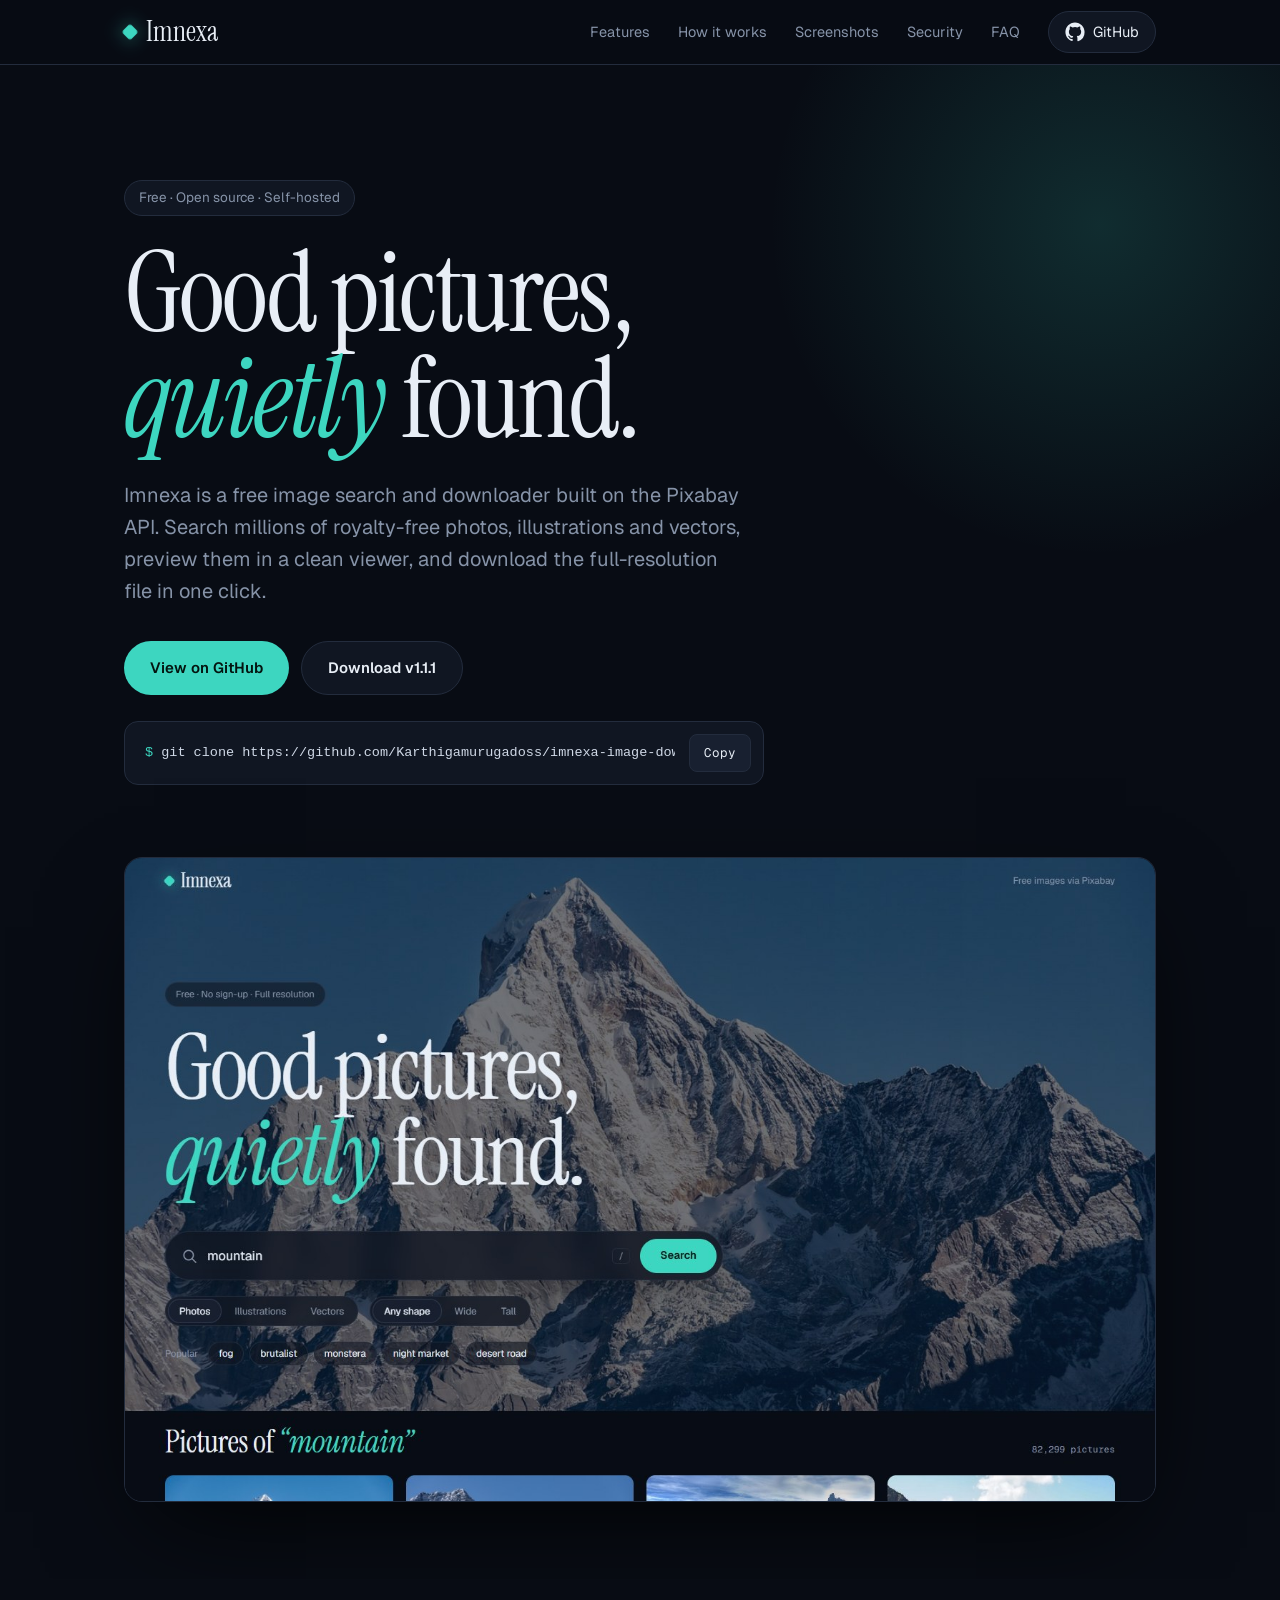
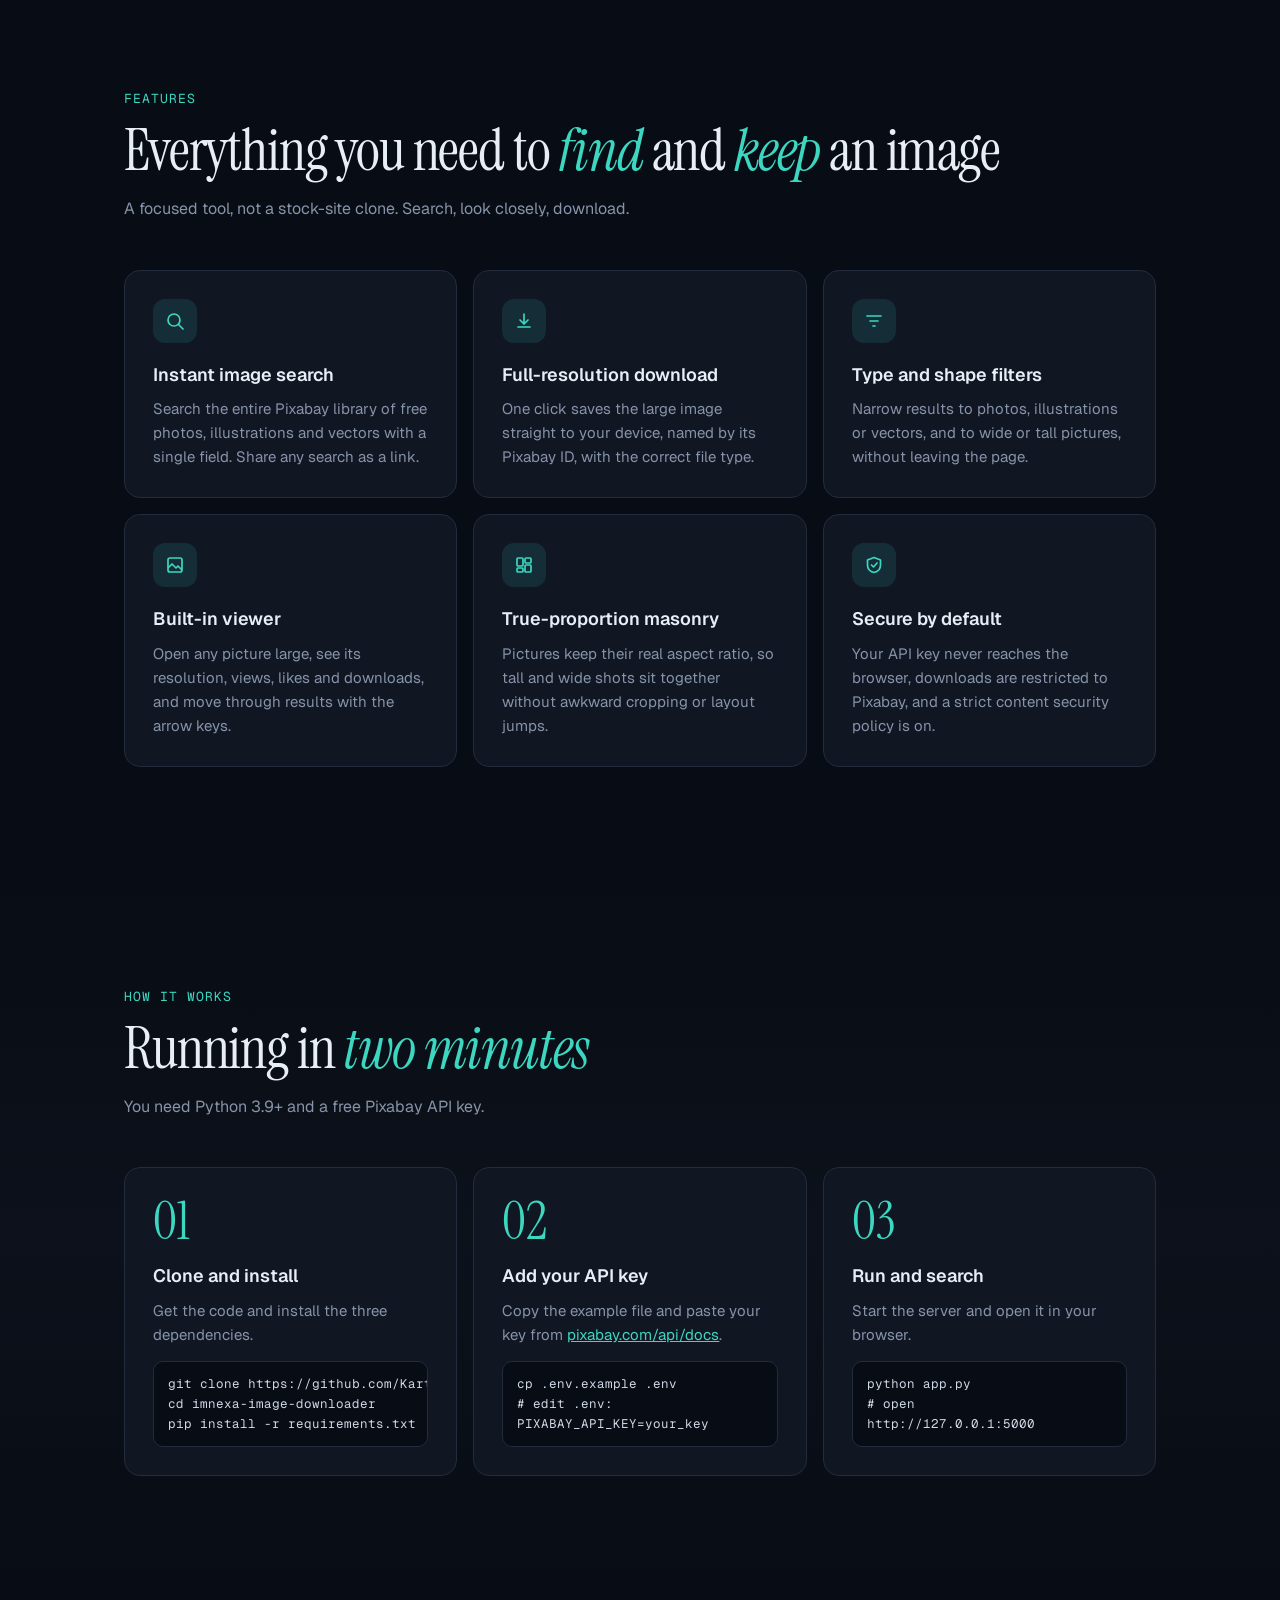
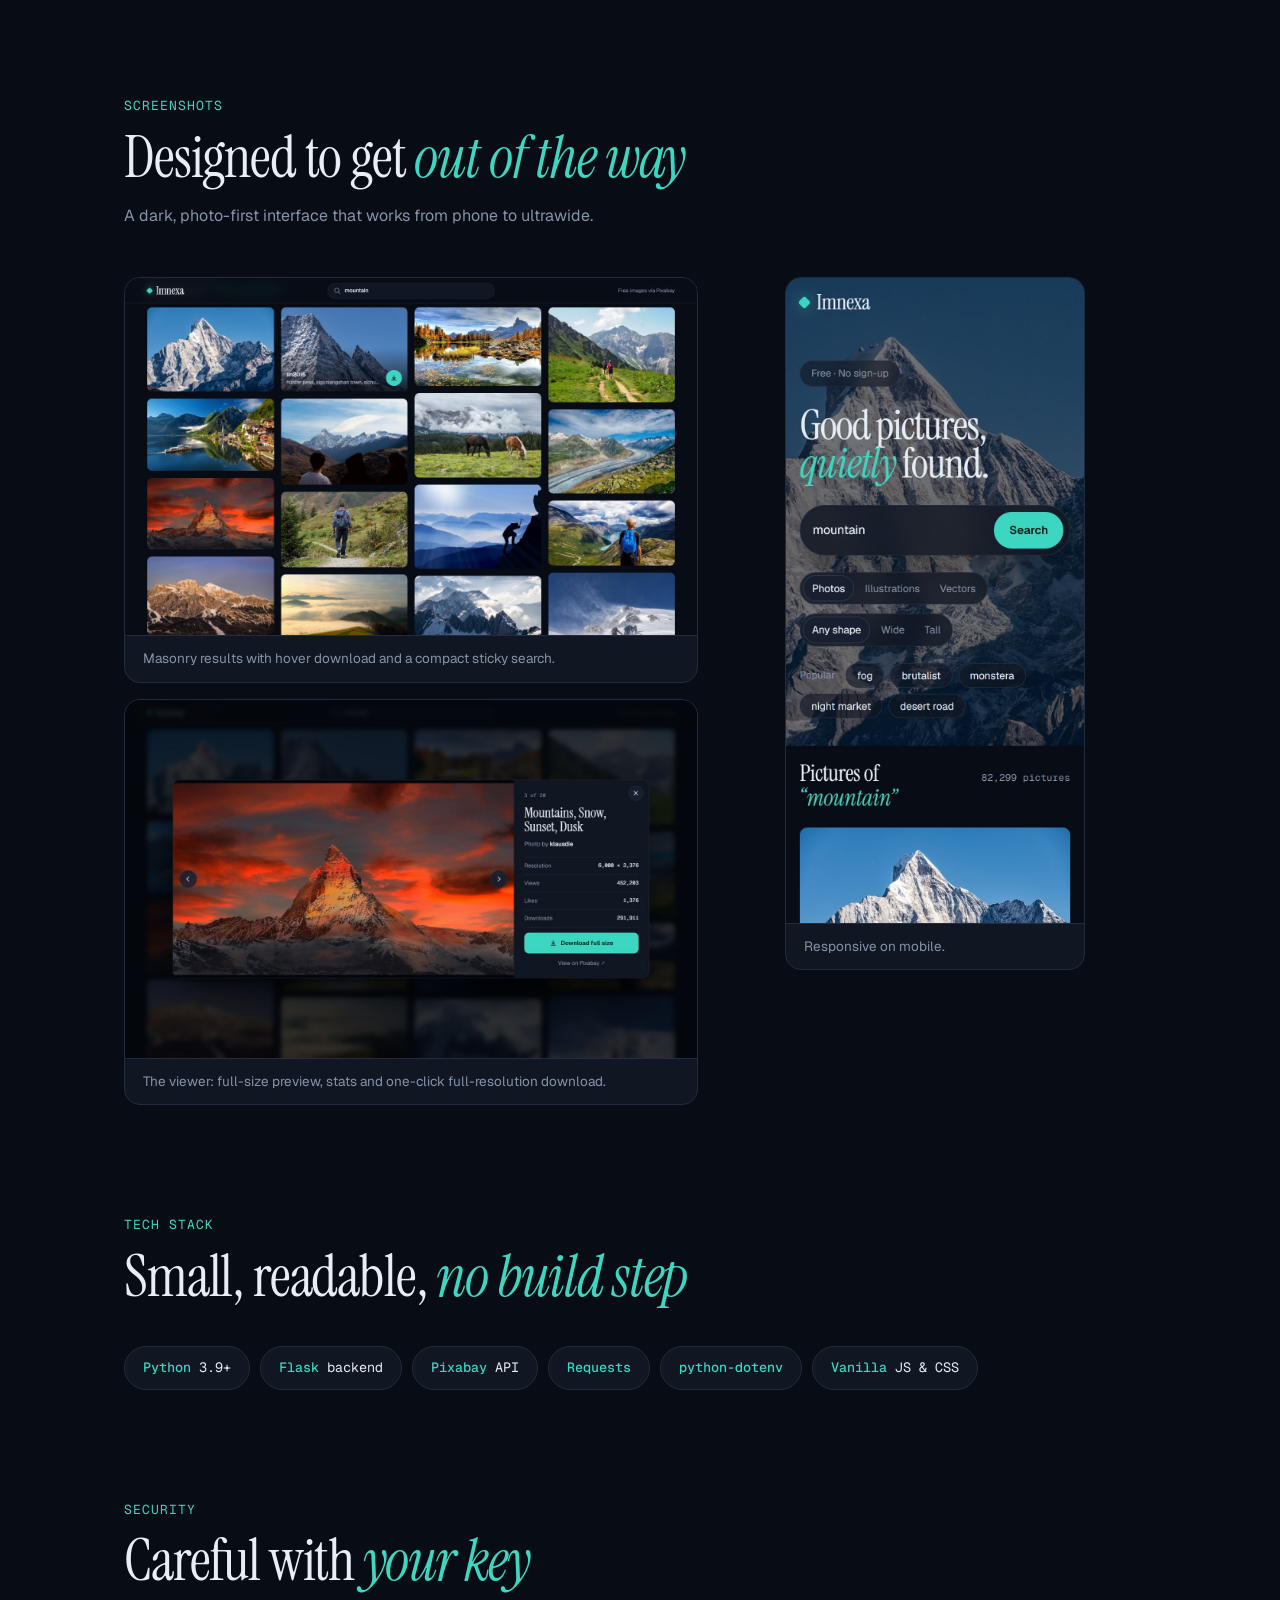
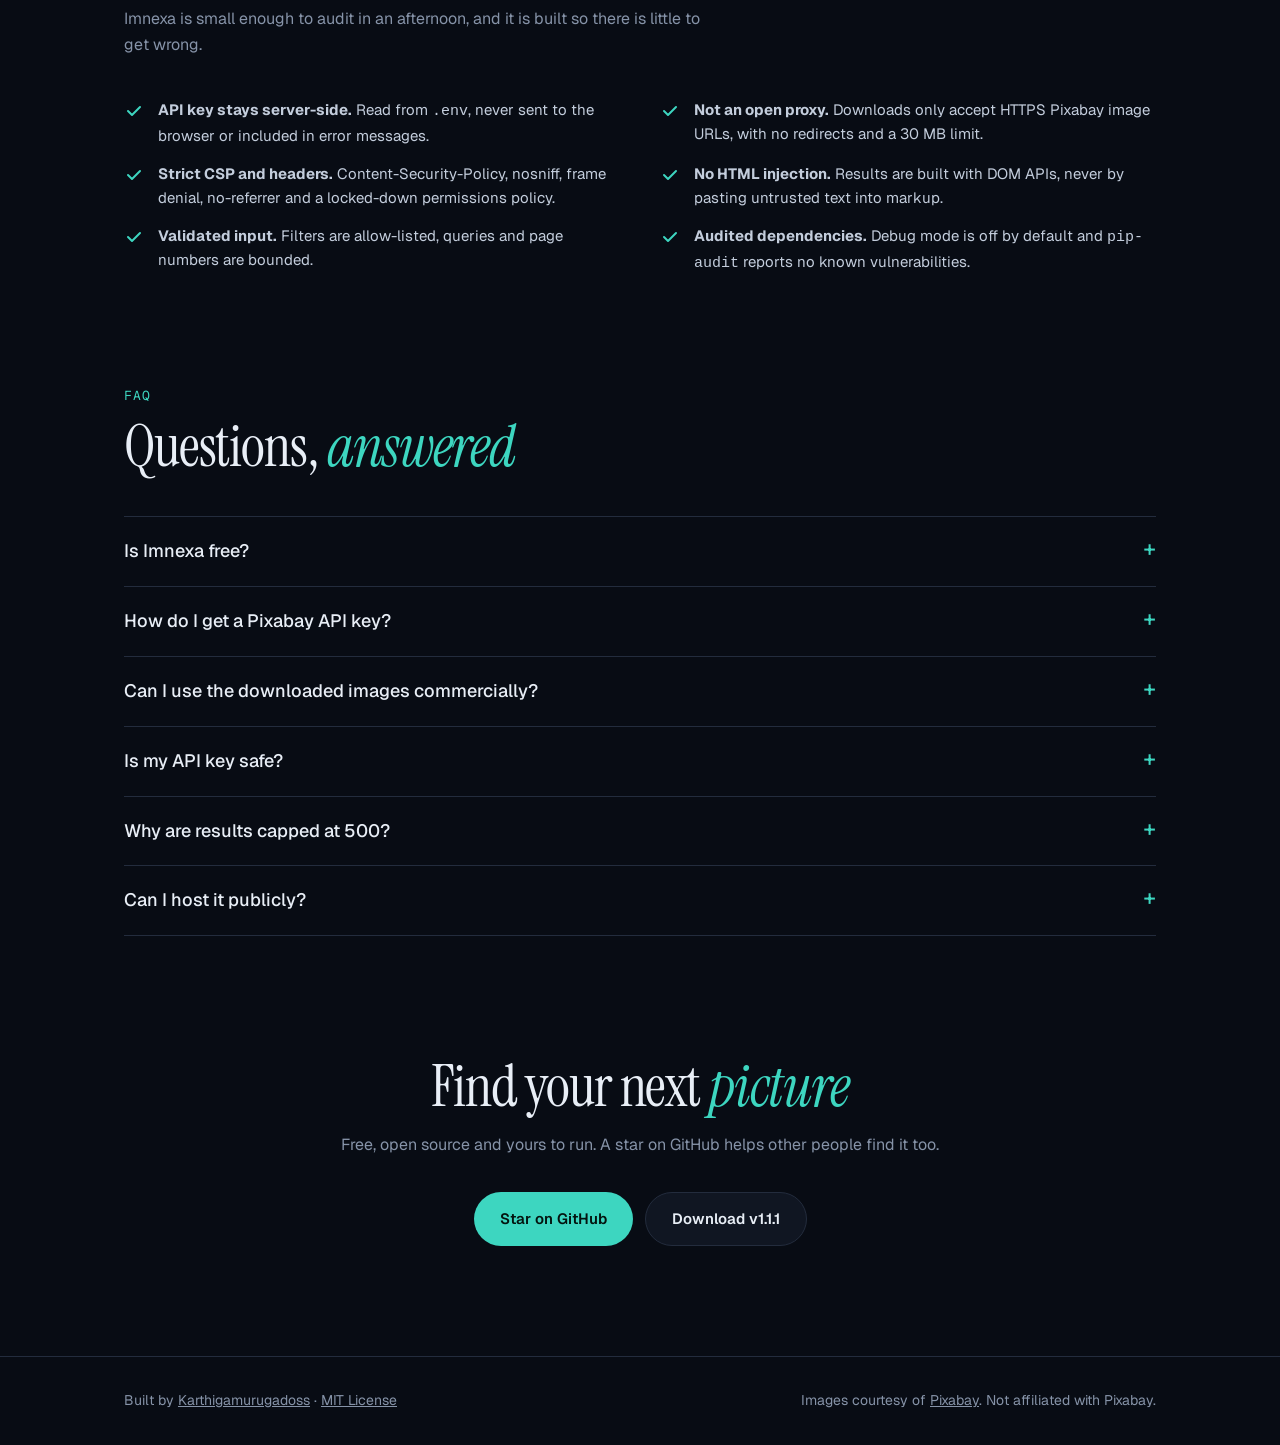
==== commit cd83ce0c: "﻿Point landing page at v1.1.1 Co-Authored-By: Claude Sonnet 5.5 <noreply@anthropic.com>" ====
--- a/docs/index.html
+++ b/docs/index.html
@@ -48,7 +48,7 @@
                 "downloadUrl": "https://github.com/Karthigamurugadoss/imnexa-image-downloader/releases",
                 "codeRepository": "https://github.com/Karthigamurugadoss/imnexa-image-downloader",
                 "screenshot": "https://karthigamurugadoss.github.io/imnexa-image-downloader/screenshots/imnexa-hero.jpg",
-                "softwareVersion": "1.1.0",
+                "softwareVersion": "1.1.1",
                 "programmingLanguage": ["Python", "JavaScript", "HTML", "CSS"]
             },
             {
@@ -262,7 +262,7 @@
 
             <div class="cta">
                 <a class="btn btn-primary" href="https://github.com/Karthigamurugadoss/imnexa-image-downloader" rel="noopener">View on GitHub</a>
-                <a class="btn btn-ghost" href="https://github.com/Karthigamurugadoss/imnexa-image-downloader/releases/latest" rel="noopener">Download v1.1.0</a>
+                <a class="btn btn-ghost" href="https://github.com/Karthigamurugadoss/imnexa-image-downloader/releases/latest" rel="noopener">Download v1.1.1</a>
             </div>
 
             <div class="clone">
@@ -451,7 +451,7 @@
             <p class="sub">Free, open source and yours to run. A star on GitHub helps other people find it too.</p>
             <div class="cta">
                 <a class="btn btn-primary" href="https://github.com/Karthigamurugadoss/imnexa-image-downloader" rel="noopener">Star on GitHub</a>
-                <a class="btn btn-ghost" href="https://github.com/Karthigamurugadoss/imnexa-image-downloader/releases/latest" rel="noopener">Download v1.1.0</a>
+                <a class="btn btn-ghost" href="https://github.com/Karthigamurugadoss/imnexa-image-downloader/releases/latest" rel="noopener">Download v1.1.1</a>
             </div>
         </div>
     </section>
